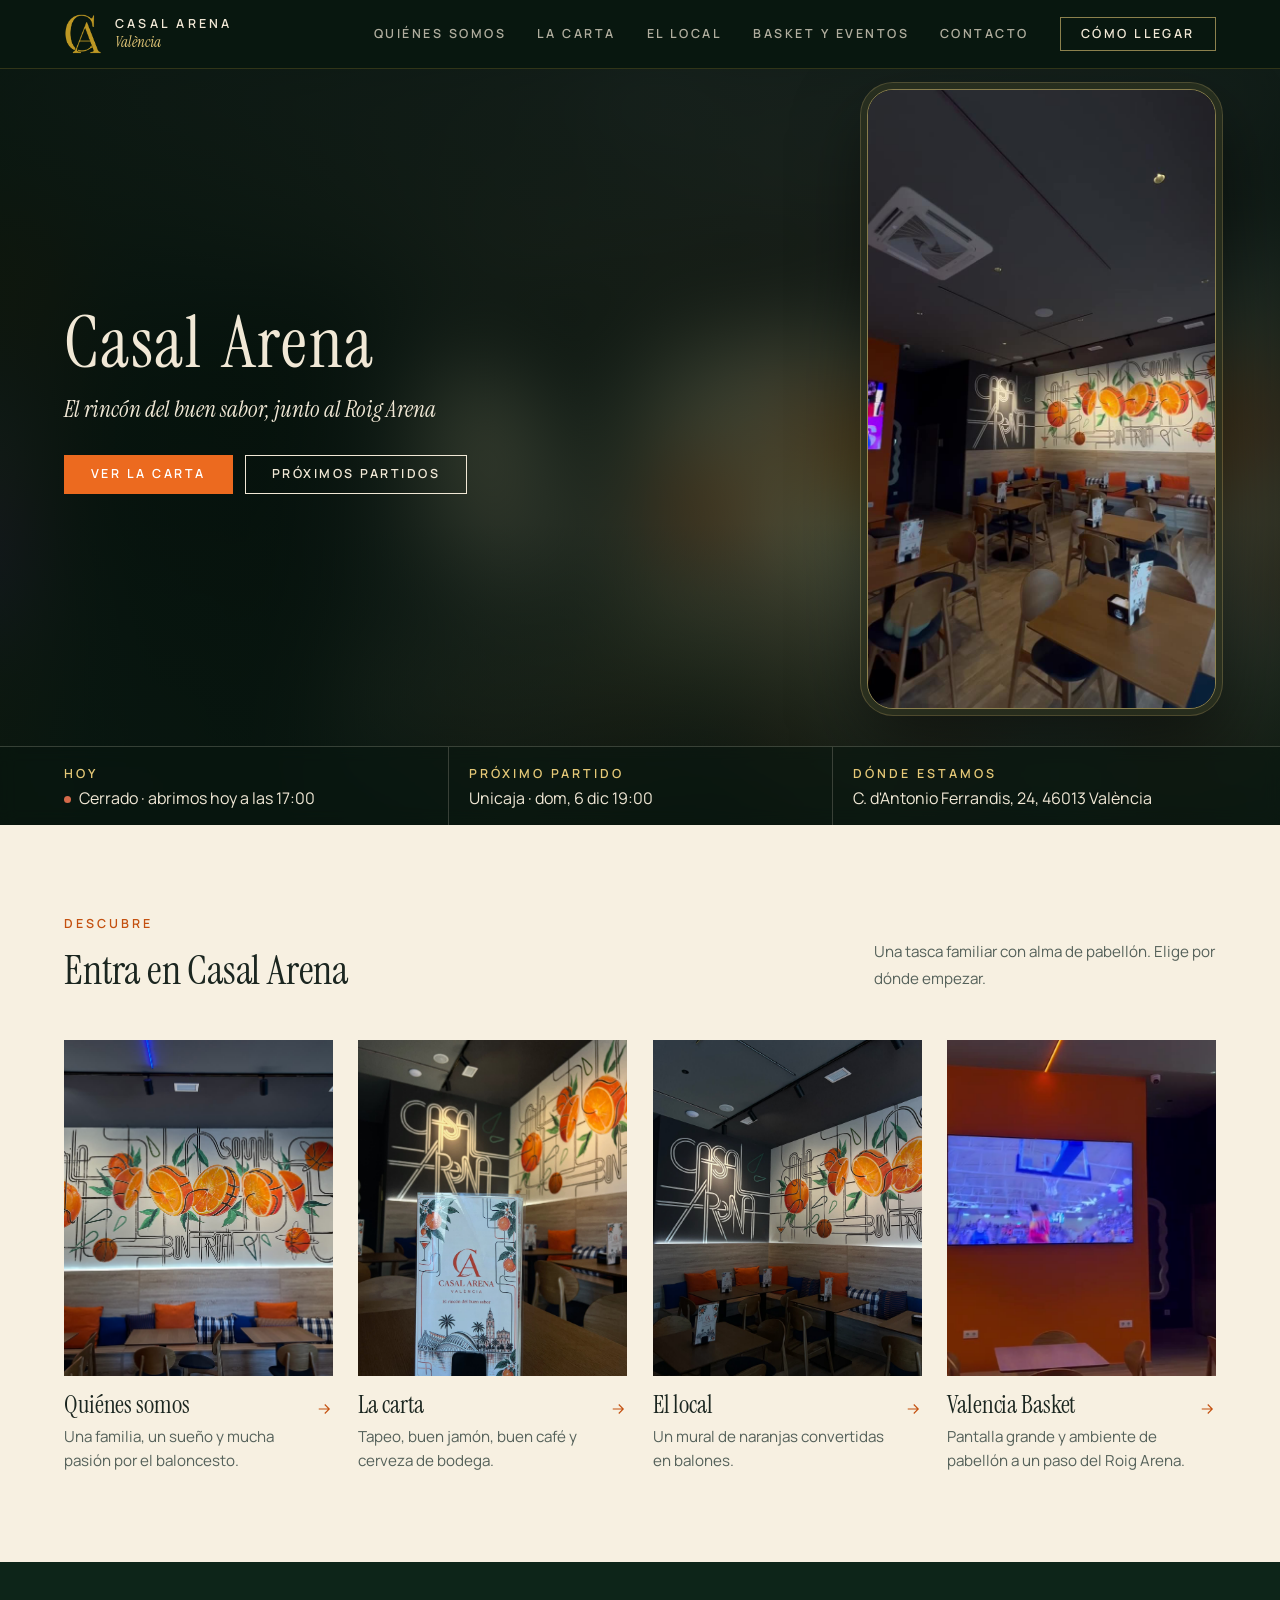
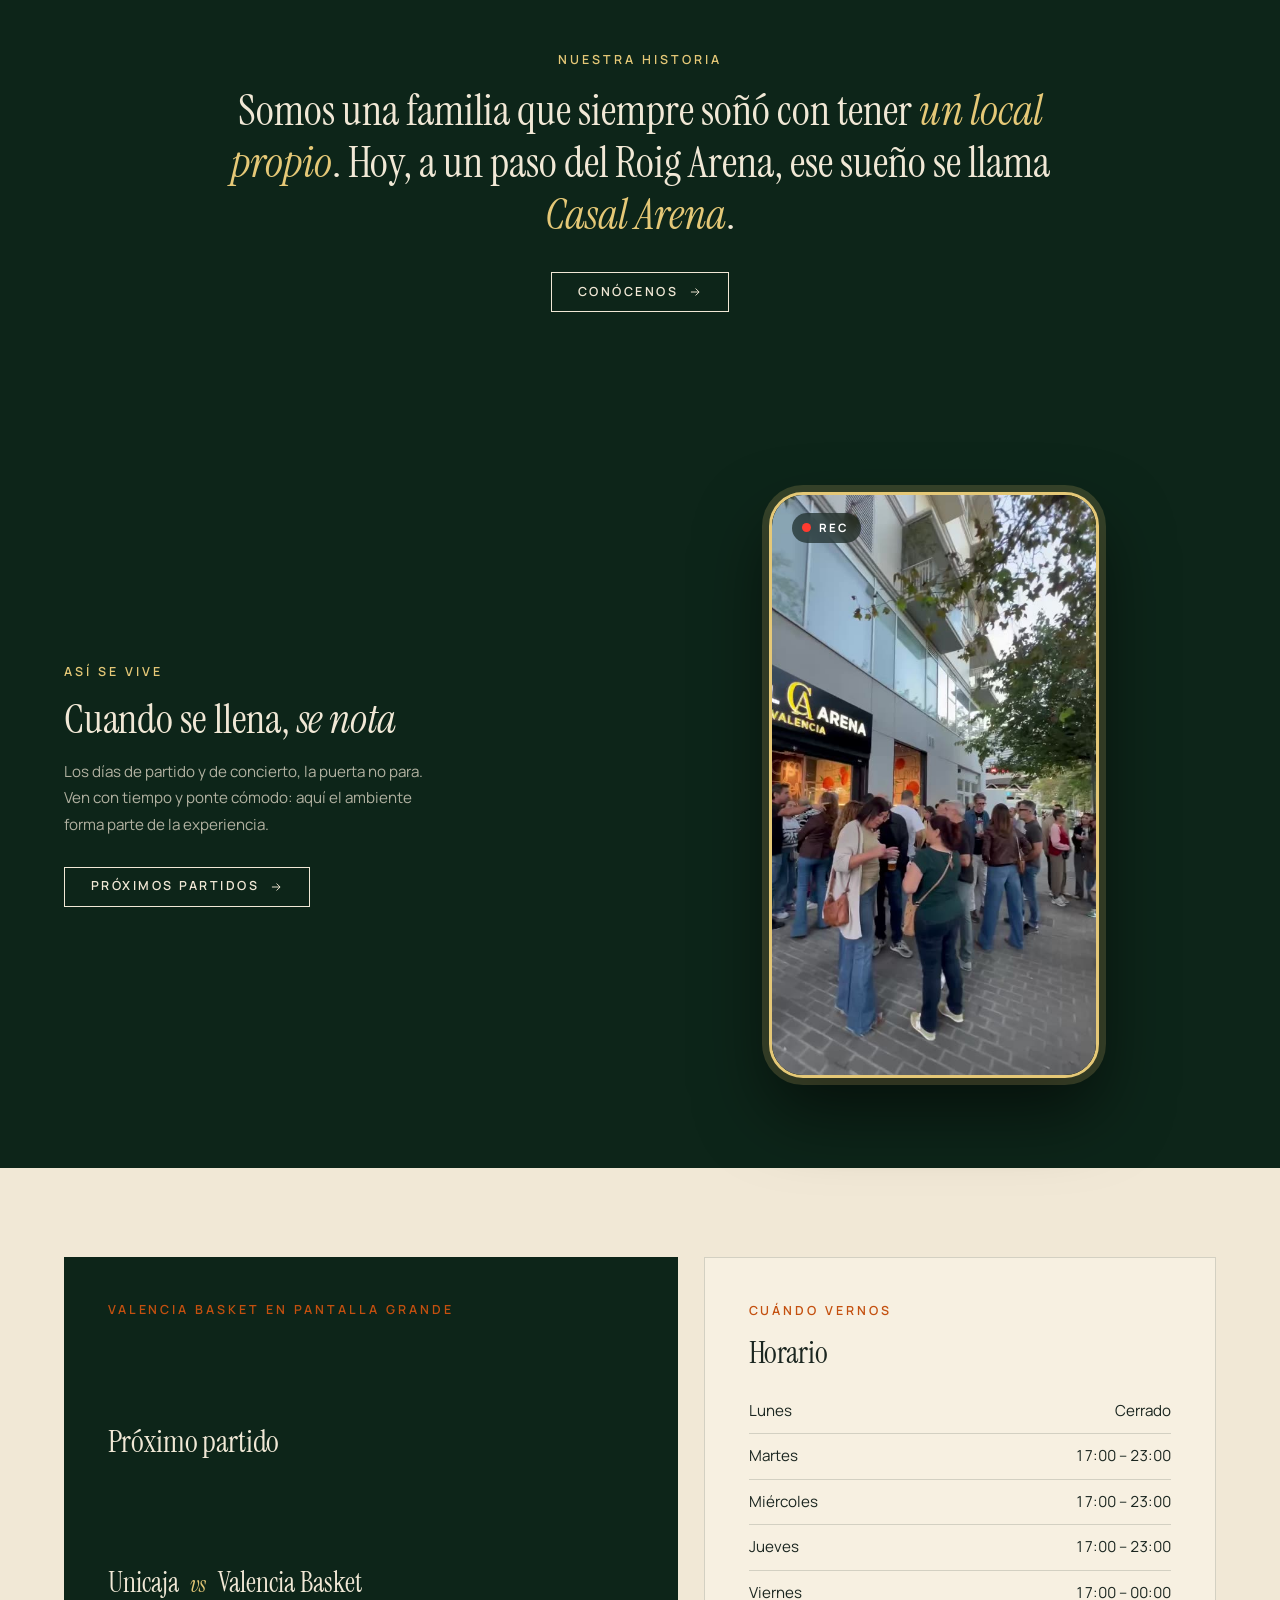
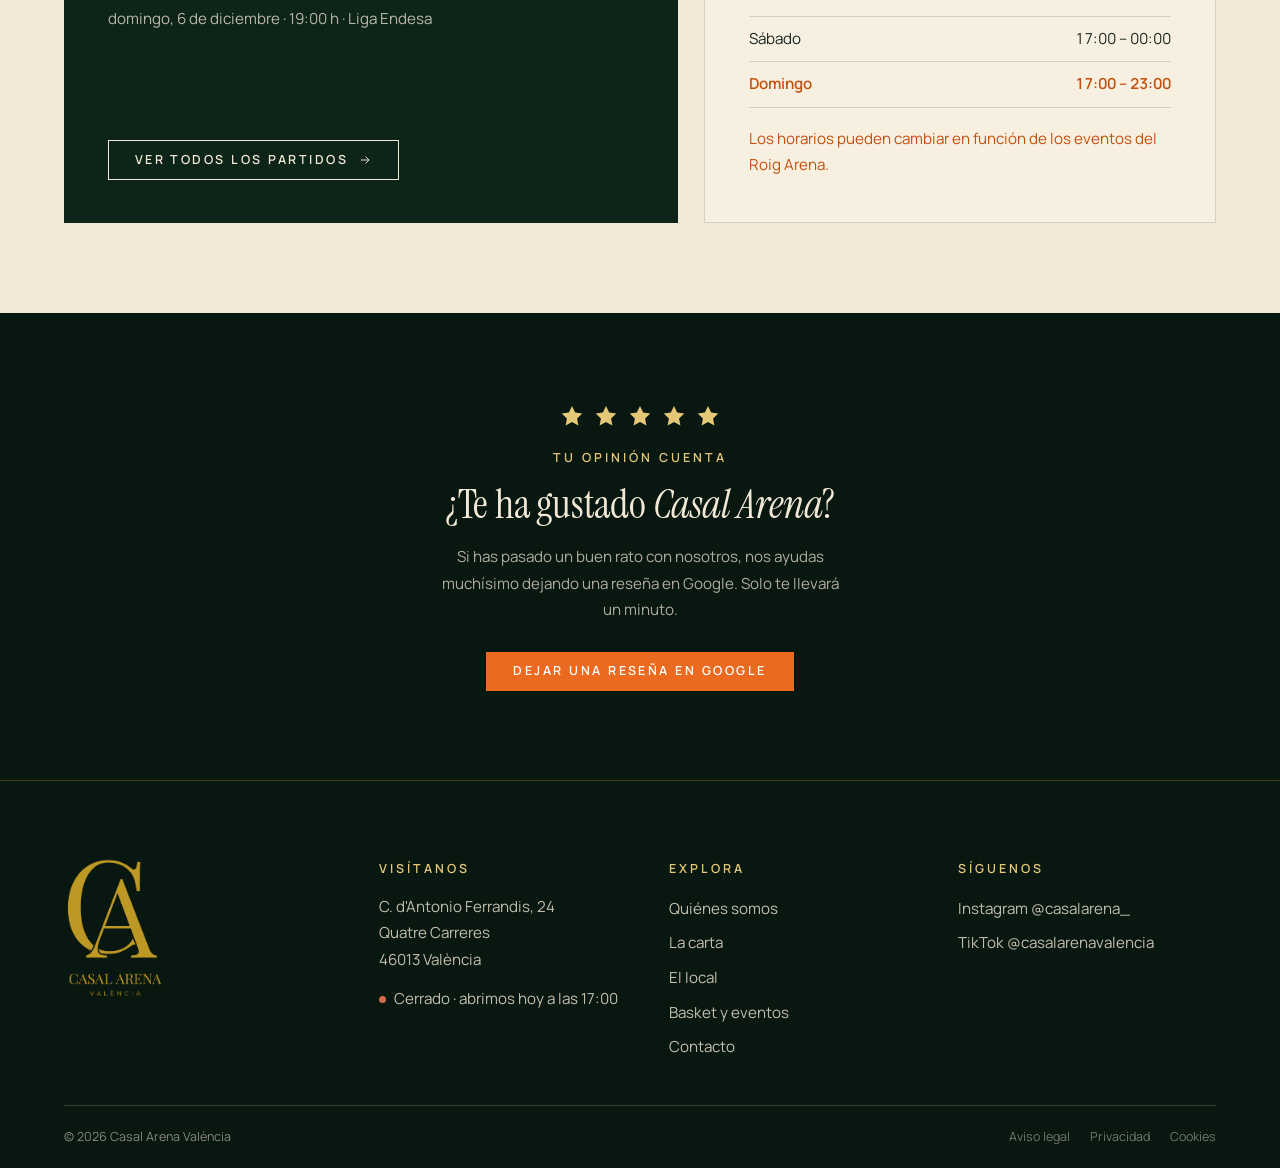
==== index.html @ 7f9e8de5 "Portada móvil en bloques separados; páginas de aviso legal, privacidad y cookies; mapa de Google baj" ====
<!doctype html>
<html lang="es">
<head>
<meta charset="utf-8">
<meta name="viewport" content="width=device-width, initial-scale=1">
<title>Casal Arena València · Tasca y cafetería junto al Roig Arena</title>
<meta name="description" content="Casal Arena: tasca familiar temática de baloncesto junto al Roig Arena, en València. Carta, horario y los partidos del Valencia Basket en pantalla grande.">
<meta name="theme-color" content="#08170f">
<meta property="og:title" content="Casal Arena València · Tasca y cafetería junto al Roig Arena">
<meta property="og:description" content="Casal Arena: tasca familiar temática de baloncesto junto al Roig Arena, en València. Carta, horario y los partidos del Valencia Basket en pantalla grande.">
<meta property="og:image" content="assets/img/fachada-noche.jpg">
<link rel="icon" type="image/png" href="assets/img/logo-monograma.png">
<link rel="preload" href="assets/fonts/instrument-serif-latin-400-normal.woff2" as="font" type="font/woff2" crossorigin>
<link rel="preload" href="assets/fonts/manrope-latin-wght-normal.woff2" as="font" type="font/woff2" crossorigin>
<link rel="stylesheet" href="css/fonts.css?v=20261012b">
<link rel="stylesheet" href="css/styles.css?v=20261012b">
</head>
<body>
<header class="site-head">
  <div class="site-head__in">
    <a class="brand" href="index.html" aria-label="Casal Arena València, inicio">
      <img src="assets/img/logo-monograma.png" alt="" width="54" height="55">
      <span><b>Casal Arena</b><i>València</i></span>
    </a>
    <nav class="nav" id="nav" aria-label="Principal">
      <a href="quienes-somos.html">Quiénes somos</a>
      <a href="carta.html">La carta</a>
      <a href="el-local.html">El local</a>
      <a href="valencia-basket.html">Basket y eventos</a>
      <a href="contacto.html">Contacto</a>
      <a class="btn btn--solid" data-directions href="#">Cómo llegar</a>
    </nav>
    <button class="menu-btn" id="menuBtn" aria-label="Abrir menú" aria-expanded="false" aria-controls="nav"><span></span><span></span></button>
  </div>
</header>
<main>
<section class="hero">
  <div class="hero__bg" aria-hidden="true"></div>
  <div class="hero__shade"></div>
  
  <div class="wrap hero__body">
    <div class="hero__copy">
      <h1 class="display hero__title" aria-label="Casal Arena"><span><b>Casal</b></span><span><b>Arena</b></span></h1>
      <p class="hero__tag">El rincón del buen sabor, junto al Roig Arena</p>
      <div class="hero__cta">
        <a class="btn btn--solid" href="carta.html">Ver la carta</a>
        <a class="btn" href="valencia-basket.html">Próximos partidos</a>
      </div>
    </div>
    <div class="hero__phone">
      <video class="hero__video" id="heroVideo" autoplay muted loop playsinline preload="auto" poster="assets/img/hero-local-poster.jpg" aria-label="Recorrido por el local de Casal Arena">
        <source src="assets/video/hero-local.mp4" type="video/mp4">
      </video>
    </div>
  </div>
  <div class="hero__bar">
    <div class="wrap hero__bar-in">
      <a href="contacto.html"><small>Hoy</small><strong data-open-status>Consulta nuestro horario</strong></a>
      <a href="valencia-basket.html"><small>Próximo partido</small><strong data-next-short>Próximamente</strong></a>
      <a data-directions href="#"><small>Dónde estamos</small><strong data-addr-inline>València</strong></a>
    </div>
  </div>
</section>

<section class="sec">
  <div class="wrap">
    <div class="sec-head reveal">
      <div>
        <p class="eyebrow">Descubre</p>
        <h2 class="display h-lg">Entra en Casal Arena</h2>
      </div>
      <p class="muted" style="max-width:38ch;margin:0">Una tasca familiar con alma de pabellón. Elige por dónde empezar.</p>
    </div>
    <div class="tiles">
      <a class="tile reveal" href="quienes-somos.html"><img src="assets/img/local-mural-panoramica.jpg" alt="" loading="lazy"><div class="tile__txt"><div><h3 class="display">Quiénes somos</h3><p>Una familia, un sueño y mucha pasión por el baloncesto.</p></div><span class="tile__go"><svg viewBox="0 0 24 24" aria-hidden="true"><path d="M5 12h14M13 6l6 6-6 6"/></svg></span></div></a>
      <a class="tile reveal" href="carta.html"><img src="assets/img/carta-en-sala.jpg" alt="" loading="lazy"><div class="tile__txt"><div><h3 class="display">La carta</h3><p>Tapeo, buen jamón, buen café y cerveza de bodega.</p></div><span class="tile__go"><svg viewBox="0 0 24 24" aria-hidden="true"><path d="M5 12h14M13 6l6 6-6 6"/></svg></span></div></a>
      <a class="tile reveal" href="el-local.html"><img src="assets/img/local-pared-letras.jpg" alt="" loading="lazy"><div class="tile__txt"><div><h3 class="display">El local</h3><p>Un mural de naranjas convertidas en balones.</p></div><span class="tile__go"><svg viewBox="0 0 24 24" aria-hidden="true"><path d="M5 12h14M13 6l6 6-6 6"/></svg></span></div></a>
      <a class="tile reveal" href="valencia-basket.html"><img src="assets/img/tele-partido.jpg" alt="" loading="lazy"><div class="tile__txt"><div><h3 class="display">Valencia Basket</h3><p>Pantalla grande y ambiente de pabellón a un paso del Roig Arena.</p></div><span class="tile__go"><svg viewBox="0 0 24 24" aria-hidden="true"><path d="M5 12h14M13 6l6 6-6 6"/></svg></span></div></a>
    </div>
  </div>
</section>

<section class="sec dark statement">
  
  <div class="wrap reveal">
    <p class="eyebrow">Nuestra historia</p>
    <blockquote>Somos una familia que siempre soñó con tener <em>un local propio</em>. Hoy, a un paso del Roig Arena, ese sueño se llama <em>Casal Arena</em>.</blockquote>
    <a class="btn" href="quienes-somos.html">Conócenos <svg viewBox="0 0 24 24" aria-hidden="true"><path d="M5 12h14M13 6l6 6-6 6"/></svg></a>
  </div>
</section>

<section class="sec dark vive">
  <div class="wrap vive__in">
    <div class="vive__txt reveal">
      <p class="eyebrow">Así se vive</p>
      <h2 class="display h-lg">Cuando se llena, <em class="serif-i">se nota</em></h2>
      <p class="muted">Los días de partido y de concierto, la puerta no para. Ven con tiempo y ponte cómodo: aquí el ambiente forma parte de la experiencia.</p>
      <a class="btn" href="valencia-basket.html">Próximos partidos <svg viewBox="0 0 24 24" aria-hidden="true"><path d="M5 12h14M13 6l6 6-6 6"/></svg></a>
    </div>
    <div class="vive__clips reveal">
      <figure class="clip clip--a"><span class="clip__rec" aria-hidden="true">REC</span><video src="assets/video/lleno-9722.mp4" poster="assets/img/lleno-9722.jpg" autoplay muted loop playsinline preload="metadata" aria-label="Casal Arena lleno de gente en la puerta"></video></figure>
    </div>
  </div>
</section>

<section class="sec light-2">
  <div class="wrap duo">
    <div class="panel panel--dark reveal">
      <p class="eyebrow" style="margin:0">Valencia Basket en pantalla grande</p>
      <h3 class="display">Próximo partido</h3>
      <div class="mini-next" data-next-mini></div>
      <div><a class="btn" href="valencia-basket.html">Ver todos los partidos <svg viewBox="0 0 24 24" aria-hidden="true"><path d="M5 12h14M13 6l6 6-6 6"/></svg></a></div>
    </div>
    <div class="panel panel--line reveal">
      <p class="eyebrow" style="margin:0">Cuándo vernos</p>
      <h3 class="display">Horario</h3>
      <table class="hours" data-hours></table>
      <p class="note" data-hours-note></p>
    </div>
  </div>
</section>
<section class="sec darker reviews">
  <div class="wrap reviews__in reveal">
    <div class="reviews__stars" aria-hidden="true"><svg viewBox="0 0 24 24" aria-hidden="true"><path d="M12 2.8l2.9 6 6.6.9-4.8 4.6 1.2 6.5L12 17.6 6.1 20.8l1.2-6.5L2.5 9.7l6.6-.9z"/></svg><svg viewBox="0 0 24 24" aria-hidden="true"><path d="M12 2.8l2.9 6 6.6.9-4.8 4.6 1.2 6.5L12 17.6 6.1 20.8l1.2-6.5L2.5 9.7l6.6-.9z"/></svg><svg viewBox="0 0 24 24" aria-hidden="true"><path d="M12 2.8l2.9 6 6.6.9-4.8 4.6 1.2 6.5L12 17.6 6.1 20.8l1.2-6.5L2.5 9.7l6.6-.9z"/></svg><svg viewBox="0 0 24 24" aria-hidden="true"><path d="M12 2.8l2.9 6 6.6.9-4.8 4.6 1.2 6.5L12 17.6 6.1 20.8l1.2-6.5L2.5 9.7l6.6-.9z"/></svg><svg viewBox="0 0 24 24" aria-hidden="true"><path d="M12 2.8l2.9 6 6.6.9-4.8 4.6 1.2 6.5L12 17.6 6.1 20.8l1.2-6.5L2.5 9.7l6.6-.9z"/></svg></div>
    <p class="eyebrow">Tu opinión cuenta</p>
    <h2 class="display h-lg">¿Te ha gustado <em class="serif-i">Casal Arena</em>?</h2>
    <p class="muted reviews__txt">Si has pasado un buen rato con nosotros, nos ayudas muchísimo dejando una reseña en Google. Solo te llevará un minuto.</p>
    <div class="reviews__cta">
      <a class="btn btn--solid" data-reviews target="_blank" rel="noopener" href="#">Dejar una reseña en Google</a>
    </div>
  </div>
</section>

</main>
<footer class="site-foot">
  <div class="wrap">
    <div class="foot">
      <a href="index.html" aria-label="Casal Arena València, inicio"><img src="assets/img/logo-casal-arena.png" alt="Casal Arena València" width="135" height="190" loading="lazy"></a>
      <div>
        <h4>Visítanos</h4>
        <p data-addr></p>
        <p style="margin-top:12px" data-open-status></p>
      </div>
      <div>
        <h4>Explora</h4>
        <ul>
        <li><a href="quienes-somos.html">Quiénes somos</a></li>
        <li><a href="carta.html">La carta</a></li>
        <li><a href="el-local.html">El local</a></li>
        <li><a href="valencia-basket.html">Basket y eventos</a></li>
        <li><a href="contacto.html">Contacto</a></li>
        </ul>
      </div>
      <div>
        <h4>Síguenos</h4>
        <ul>
          <li><a data-insta href="#">Instagram <span data-insta-user></span></a></li>
          <li><a data-tiktok href="#">TikTok <span data-tiktok-user></span></a></li>
        </ul>
      </div>
    </div>
    <div class="foot__end"><span>© <span data-year></span> Casal Arena València</span><span class="foot__legal"><a href="aviso-legal.html">Aviso legal</a><a href="privacidad.html">Privacidad</a><a href="cookies.html">Cookies</a></span></div>
  </div>
</footer>
<script src="data/carta.js"></script>
<script src="data/partidos.js"></script>
<script src="data/eventos.js"></script>
<script src="data/contacto.js"></script>
<script src="js/main.js?v=20261019"></script>
</body>
</html>
---- css/fonts.css ----
@font-face { font-family: "Instrument Serif"; font-weight: 400; font-style: normal; font-display: swap; src: url("../assets/fonts/instrument-serif-latin-400-normal.woff2") format("woff2"); }
@font-face { font-family: "Instrument Serif"; font-weight: 400; font-style: italic; font-display: swap; src: url("../assets/fonts/instrument-serif-latin-400-italic.woff2") format("woff2"); }
@font-face { font-family: "Manrope"; font-weight: 200 800; font-style: normal; font-display: swap; src: url("../assets/fonts/manrope-latin-wght-normal.woff2") format("woff2"); }
@font-face { font-family: "EB Garamond"; font-weight: 400; font-style: normal; font-display: swap; src: url("../assets/fonts/eb-garamond-latin-400-normal.woff2") format("woff2"); }
@font-face { font-family: "EB Garamond"; font-weight: 500; font-style: normal; font-display: swap; src: url("../assets/fonts/eb-garamond-latin-500-normal.woff2") format("woff2"); }
@font-face { font-family: "EB Garamond"; font-weight: 700; font-style: normal; font-display: swap; src: url("../assets/fonts/eb-garamond-latin-700-normal.woff2") format("woff2"); }
@font-face { font-family: "EB Garamond"; font-weight: 400; font-style: italic; font-display: swap; src: url("../assets/fonts/eb-garamond-latin-400-italic.woff2") format("woff2"); }
---- css/styles.css ----
/* Casal Arena · sistema de diseño
   Concepto: minimalista y sereno. Mucho aire, líneas finas, serif elegante para los títulos
   y sans ligera para el texto. El naranja y el dorado solo como acento. */
:root {
  --pine-950: #08170f;
  --pine-900: #0d2519;
  --pine-800: #133526;
  --bone: #f1e8d6;
  --bone-2: #e8dcc2;
  --paper: #f7f0e1;
  --sand: #d8c7a1;
  --orange: #ec6a1f;
  --orange-deep: #c4500f;
  --gold: #c4a03a;
  --gold-lt: #e5c877;
  --ink: #1b2620;
  --ink-soft: #55615a;
  --line: rgba(27, 38, 32, .16);
  --line-lt: rgba(241, 232, 214, .2);

  --f-serif: "Instrument Serif", "Iowan Old Style", Georgia, serif;
  --f-body: "Manrope", system-ui, -apple-system, "Segoe UI", sans-serif;

  --gutter: clamp(20px, 5vw, 72px);
  --maxw: 1160px;
  --head-h: 68px;
  --ease: cubic-bezier(.2, .7, .2, 1);
}

*, *::before, *::after { box-sizing: border-box; }
html { scroll-behavior: smooth; scroll-padding-top: calc(var(--head-h) + 24px); }
body { margin: 0; font-family: var(--f-body); font-size: 1rem; font-weight: 400; line-height: 1.75; color: var(--ink); background: var(--paper); -webkit-font-smoothing: antialiased; }
img, video, svg { display: block; max-width: 100%; }
a { color: inherit; }
button { font: inherit; color: inherit; }
[hidden] { display: none !important; }
:focus-visible { outline: 2px solid var(--orange); outline-offset: 3px; }
::selection { background: var(--orange); color: #fff; }

.wrap { width: min(var(--maxw), 100% - var(--gutter) * 2); margin-inline: auto; }
.sec { padding-block: clamp(56px, 7vw, 104px); }
.dark { background: var(--pine-900); color: var(--bone); }
.darker { background: var(--pine-950); color: var(--bone); }
.light-2 { background: var(--bone); }

/* ---------- Tipografía ---------- */
.display { font-family: var(--f-serif); font-weight: 400; line-height: 1.08; letter-spacing: -.005em; margin: 0; text-transform: none; }
.h-xl { font-size: clamp(2.4rem, 5vw, 3.8rem); }
.h-lg { font-size: clamp(1.9rem, 3.2vw, 2.7rem); }
.h-md { font-size: clamp(1.4rem, 2.2vw, 1.8rem); }
.serif-i { font-family: var(--f-serif); font-style: italic; }
.eyebrow { font-family: var(--f-body); font-size: .72rem; font-weight: 600; letter-spacing: .24em; text-transform: uppercase; line-height: 1.4; color: var(--orange-deep); margin: 0 0 16px; }
.dark .eyebrow, .darker .eyebrow, .phero .eyebrow { color: var(--gold-lt); }
.lead { font-family: var(--f-serif); font-size: clamp(1.5rem, 2.4vw, 2rem); line-height: 1.25; margin: 0; }
.lead em { color: var(--orange-deep); }
.dark .lead em, .darker .lead em { color: var(--gold-lt); }
.muted { color: var(--ink-soft); }
.dark .muted, .darker .muted { color: rgba(241, 232, 214, .72); }

/* ---------- Botones ---------- */
.btn {
  display: inline-flex; align-items: center; gap: 10px; padding: 12px 26px; cursor: pointer; text-decoration: none;
  font-family: var(--f-body); font-weight: 600; font-size: .72rem; letter-spacing: .2em; text-transform: uppercase; line-height: 1;
  border: 1px solid currentColor; background: transparent; transition: background .3s var(--ease), color .3s var(--ease), border-color .3s var(--ease);
}
.btn:hover { background: var(--ink); color: var(--paper); border-color: var(--ink); }
.dark .btn:hover, .darker .btn:hover, .hero .btn:hover, .phero .btn:hover, .viewer .btn:hover { background: var(--bone); color: var(--pine-950); border-color: var(--bone); }
.btn--solid { background: var(--orange); border-color: var(--orange); color: #fff; }
.btn--solid:hover, .dark .btn--solid:hover, .darker .btn--solid:hover, .hero .btn--solid:hover { background: var(--orange-deep); border-color: var(--orange-deep); color: #fff; }
.btn svg { width: 14px; height: 14px; stroke: currentColor; fill: none; stroke-width: 1.6; }
.link-arrow { display: inline-flex; align-items: center; gap: 10px; font-size: .72rem; font-weight: 600; letter-spacing: .2em; text-transform: uppercase; text-decoration: none; border-bottom: 1px solid var(--orange); padding-bottom: 4px; }

/* ---------- Cabecera ---------- */
.site-head { position: sticky; top: 0; z-index: 60; background: var(--pine-950); border-bottom: 1px solid rgba(196, 160, 58, .22); }
.site-head__in { height: var(--head-h); display: flex; align-items: center; justify-content: space-between; gap: 24px; width: min(1320px, 100% - var(--gutter) * 2); margin-inline: auto; }
.brand { display: flex; align-items: center; gap: 12px; text-decoration: none; color: var(--bone); }
.brand img { height: 40px; width: auto; }
.brand span { display: flex; flex-direction: column; line-height: 1; }
.brand b { font-weight: 600; letter-spacing: .26em; font-size: .72rem; text-transform: uppercase; }
.brand i { font-family: var(--f-serif); font-size: .95rem; color: var(--gold-lt); margin-top: 4px; }
.nav { display: flex; align-items: center; gap: clamp(18px, 2.4vw, 36px); }
.nav a:not(.btn) { font-size: .7rem; font-weight: 600; letter-spacing: .2em; text-transform: uppercase; text-decoration: none; color: rgba(241, 232, 214, .72); padding: 6px 0; position: relative; transition: color .25s; }
.nav a:not(.btn)::after { content: ""; position: absolute; left: 0; right: 100%; bottom: 0; height: 1px; background: var(--gold-lt); transition: right .35s var(--ease); }
.nav a:not(.btn):hover, .nav a[aria-current="page"] { color: var(--bone); }
.nav a:not(.btn):hover::after, .nav a[aria-current="page"]::after { right: 0; }
.nav .btn { padding: 10px 20px; color: var(--bone); border-color: rgba(229, 200, 119, .6); }
.nav .btn--solid { background: transparent; border-color: rgba(229, 200, 119, .6); }
.nav .btn--solid:hover { background: var(--gold-lt); border-color: var(--gold-lt); color: var(--pine-950); }
.menu-btn { display: none; width: 42px; height: 42px; background: none; border: 1px solid rgba(241, 232, 214, .35); position: relative; cursor: pointer; }
.menu-btn span { position: absolute; left: 11px; right: 11px; height: 1px; background: var(--bone); transition: transform .3s, top .3s; }
.menu-btn span:first-child { top: 17px; }
.menu-btn span:last-child { top: 24px; }
.menu-btn[aria-expanded="true"] span:first-child { top: 20px; transform: rotate(45deg); }
.menu-btn[aria-expanded="true"] span:last-child { top: 20px; transform: rotate(-45deg); }

/* ---------- Portada ---------- */
.hero { position: relative; height: min(84svh, 780px); min-height: 520px; overflow: hidden; background: var(--pine-950); color: var(--bone); }
.hero__video { display: block; width: 100%; height: 100%; object-fit: cover; }
.hero__bg { position: absolute; inset: -60px; background: var(--pine-950) url("../assets/img/hero-local-poster.jpg") center / cover; filter: blur(46px) saturate(1.15); opacity: .5; }
/* móvil: el vídeo vertical llena toda la portada */
.hero__phone { position: absolute; inset: 0; z-index: 0; }
.hero__shade, .hero__court { z-index: 1; }
.hero__body { z-index: 2; }
.hero__bg { display: none; }
.hero__shade { position: absolute; inset: 0; background: radial-gradient(ellipse at center, rgba(8, 23, 15, .38), rgba(8, 23, 15, .7)), linear-gradient(0deg, rgba(8, 23, 15, .7), transparent 40%); }
.hero__body { position: static; height: 100%; display: flex; flex-direction: column; justify-content: center; align-items: center; text-align: center; padding-bottom: 76px; }
.hero__copy { position: relative; z-index: 2; display: flex; flex-direction: column; align-items: center; }
.hero__title { font-size: clamp(2.8rem, 6.4vw, 5.2rem); letter-spacing: .02em; display: flex; flex-wrap: wrap; justify-content: center; gap: 0 .28em; margin: 0 0 14px; font-weight: 400; animation: fadeup 1.2s var(--ease) both; }
.hero__title span, .hero__title b { display: inline; font-weight: 400; }
.hero__tag { font-family: var(--f-serif); font-style: italic; font-size: clamp(1.15rem, 1.8vw, 1.5rem); margin: 0 0 30px; line-height: 1.3; opacity: .92; animation: fadeup 1.2s .25s var(--ease) both; }
.hero__cta { display: flex; flex-wrap: wrap; gap: 12px; justify-content: center; animation: fadeup 1.2s .45s var(--ease) both; }
.hero__bar { z-index: 3; position: absolute; inset: auto 0 0 0; border-top: 1px solid var(--line-lt); background: rgba(8, 23, 15, .55); backdrop-filter: blur(8px); }
.hero__bar-in { display: grid; grid-template-columns: repeat(3, 1fr); }
.hero__bar-in > * { padding: 16px 20px; border-left: 1px solid var(--line-lt); text-decoration: none; display: flex; flex-direction: column; gap: 2px; text-align: left; }
.hero__bar-in > *:first-child { border-left: 0; padding-left: 0; }
.hero__bar small { font-size: .62rem; font-weight: 600; letter-spacing: .24em; text-transform: uppercase; color: var(--gold-lt); }
.hero__bar strong { font-weight: 400; font-size: .9rem; line-height: 1.4; }
.dot { display: inline-block; width: 7px; height: 7px; border-radius: 50%; background: #5ad17a; margin-right: 8px; vertical-align: 1px; }
.dot--off { background: #d46a4a; }
@keyframes fadeup { from { opacity: 0; transform: translateY(18px); } to { opacity: 1; transform: none; } }

/* ---------- Accesos ---------- */
.sec-head { display: flex; flex-wrap: wrap; justify-content: space-between; align-items: end; gap: 16px 40px; margin-bottom: clamp(28px, 4vw, 48px); }
.tiles { display: grid; grid-template-columns: repeat(4, 1fr); gap: clamp(16px, 2vw, 28px); }
.tile { display: block; text-decoration: none; color: var(--ink); }
.tile img { width: 100%; aspect-ratio: 4 / 5; object-fit: cover; transition: opacity .5s var(--ease); }
.tile:hover img { opacity: .86; }
.tile__txt { display: flex; justify-content: space-between; align-items: start; gap: 12px; padding-top: 16px; }
.tile h3 { font-size: 1.55rem; }
.tile p { margin: 6px 0 0; font-size: .88rem; line-height: 1.55; color: var(--ink-soft); max-width: 28ch; }
.tile__go { flex: none; margin-top: 8px; transition: transform .4s var(--ease); color: var(--orange-deep); }
.tile__go svg { width: 18px; height: 18px; stroke: currentColor; fill: none; stroke-width: 1.5; }
.tile:hover .tile__go { transform: translateX(6px); }

/* ---------- Declaración ---------- */
.statement .wrap { max-width: 820px; text-align: center; }
.statement blockquote { margin: 0 0 32px; font-family: var(--f-serif); font-size: clamp(1.7rem, 3.4vw, 2.7rem); line-height: 1.2; }
.statement blockquote em { color: var(--gold-lt); }

/* ---------- Dúo ---------- */
.duo { display: grid; grid-template-columns: 1.2fr 1fr; gap: clamp(16px, 2vw, 28px); }
.panel { padding: clamp(24px, 3.4vw, 44px); display: flex; flex-direction: column; gap: 18px; }
.panel--dark { background: var(--pine-900); color: var(--bone); justify-content: space-between; }
.panel--line { border: 1px solid var(--line); background: var(--paper); }
.panel h3 { font-size: clamp(1.6rem, 2.4vw, 2.1rem); }
.mini-next { display: flex; flex-direction: column; gap: 6px; }
.mini-next .vs { font-family: var(--f-serif); font-size: clamp(1.4rem, 2.2vw, 1.9rem); line-height: 1.15; }
.mini-next .vs i { color: var(--gold-lt); font-size: .8em; padding-inline: .3em; }
.mini-next .when { font-size: .9rem; color: rgba(241, 232, 214, .75); }

/* ---------- Horario ---------- */
.hours { width: 100%; border-collapse: collapse; }
.hours td { padding: 9px 0; border-bottom: 1px solid var(--line); font-size: .92rem; }
.hours td:last-child { text-align: right; font-variant-numeric: tabular-nums; }
.hours tr.is-today td { color: var(--orange-deep); font-weight: 600; }
.dark .hours td, .panel--dark .hours td { border-color: var(--line-lt); }
.dark .hours tr.is-today td { color: var(--gold-lt); }
.note { font-size: .82rem; color: var(--orange-deep); margin: 0; }
.dark .note { color: var(--gold-lt); }

/* ---------- Cabecera de páginas ---------- */
.phero { position: relative; display: flex; align-items: flex-end; min-height: clamp(240px, 36vh, 360px); color: var(--bone); background: var(--pine-950); overflow: hidden; }
.phero > img { position: absolute; inset: 0; width: 100%; height: 100%; object-fit: cover; }
.phero::before { content: ""; position: absolute; inset: 0; z-index: 1; background: linear-gradient(0deg, rgba(8, 23, 15, .82), rgba(8, 23, 15, .42)); }
.phero .wrap { position: relative; z-index: 2; padding-bottom: clamp(28px, 4vw, 48px); }
.phero h1 { font-size: clamp(2.4rem, 5vw, 3.8rem); }
.phero .eyebrow { margin-bottom: 10px; }

/* ---------- Quiénes somos ---------- */
.about { display: grid; grid-template-columns: 5fr 6fr; gap: clamp(32px, 6vw, 88px); align-items: start; }
.about__body p { margin: 0 0 20px; max-width: 58ch; color: var(--ink); }
.about__body p:first-child::first-letter { font-family: var(--f-serif); float: left; font-size: 3.6rem; line-height: .82; padding: 6px 10px 0 0; color: var(--orange-deep); }
.sign { font-family: var(--f-serif); font-style: italic; font-size: 1.5rem; color: var(--orange-deep); margin: 26px 0 0; }
.about__photo { margin: 32px 0 0; max-width: 420px; }
.about__photo img { width: 100%; aspect-ratio: 3 / 4; object-fit: cover; object-position: 50% 38%; }
.about__photo figcaption { margin-top: 10px; font-size: .8rem; color: var(--ink-soft); letter-spacing: .04em; }
.mosaic { display: grid; grid-template-columns: 1.2fr 1fr 1fr; grid-template-rows: 240px 240px; gap: 12px; }
.mosaic img { width: 100%; height: 100%; object-fit: cover; }
.mosaic img:first-child { grid-row: span 2; }
.inaug { display: grid; grid-template-columns: 1fr auto; gap: clamp(32px, 6vw, 88px); align-items: center; }
.inaug__video { width: min(320px, 100%); }
.inaug__video video { width: 100%; aspect-ratio: 9 / 16; background: var(--pine-950); object-fit: cover; border: 1px solid rgba(196, 160, 58, .3); }
.pillars { display: grid; grid-template-columns: repeat(3, 1fr); border-top: 1px solid var(--line-lt); }
.pillar { padding: 36px 28px 4px 0; }
.pillar + .pillar { padding-left: 28px; border-left: 1px solid var(--line-lt); }
.pillar h3 { font-size: clamp(1.6rem, 2.4vw, 2rem); color: var(--gold-lt); margin-bottom: 10px; }
.pillar p { margin: 0; color: rgba(241, 232, 214, .8); max-width: 34ch; font-size: .95rem; }

/* ---------- Carta ---------- */
.taste { display: grid; grid-template-columns: repeat(4, 1fr); border-block: 1px solid var(--line-lt); }
.taste div { padding: 22px 16px; text-align: center; font-family: var(--f-serif); font-size: clamp(1.1rem, 1.8vw, 1.45rem); line-height: 1.1; }
.taste div + div { border-left: 1px solid var(--line-lt); }
.cartapages { display: grid; grid-template-columns: repeat(3, 1fr); gap: clamp(16px, 2.4vw, 32px); align-items: start; }
.cartapage { padding: 0; border: 0; background: none; cursor: zoom-in; text-align: left; display: grid; gap: 12px; }
.cartapage img { width: 100%; height: auto; box-shadow: 0 10px 30px rgba(20, 32, 26, .18); transition: transform .5s var(--ease), box-shadow .5s; }
.cartapage:hover img { transform: translateY(-4px); box-shadow: 0 18px 40px rgba(20, 32, 26, .24); }
.cartapage span { font-size: .72rem; font-weight: 600; letter-spacing: .2em; text-transform: uppercase; }
.textcarta { margin-top: clamp(40px, 6vw, 64px); border-top: 1px solid var(--line); padding-top: 22px; }
.textcarta summary { cursor: pointer; font-size: .74rem; font-weight: 600; letter-spacing: .2em; text-transform: uppercase; list-style: none; }
.textcarta summary::before { content: "+"; display: inline-block; width: 1.4em; color: var(--orange-deep); }
.textcarta[open] summary::before { content: "–"; }
.textcarta .sheets { margin-top: 26px; }

/* Hojas en texto (réplica del diseño de la carta impresa) */
.sheets { display: grid; gap: clamp(24px, 4vw, 48px); }
.sheet {
  --paper-c: #f7ebd2; --terra: #7d2210; --line-c: #b9674a; --txt: #2b1d15;
  position: relative; background: var(--paper-c); color: var(--txt); font-family: "EB Garamond", Georgia, serif;
  padding: clamp(14px, 2.4vw, 30px); border: 1px solid var(--line-c); box-shadow: 0 14px 40px rgba(20, 32, 26, .14);
}
.sheet::before { content: ""; position: absolute; inset: 8px; border: 1px solid var(--line-c); pointer-events: none; opacity: .7; }
.sheet__head { display: flex; justify-content: center; padding: 6px 0 16px; }
.sheet__head img { height: clamp(100px, 12vw, 130px); width: auto; }
.sheet__cols { display: grid; grid-template-columns: 1fr 1fr; gap: clamp(12px, 1.6vw, 20px); align-items: start; }
.sheet__col { display: grid; gap: clamp(12px, 1.6vw, 20px); }
.sec-c { position: relative; border: 1px solid var(--line-c); border-radius: 12px; padding: 14px clamp(12px, 1.6vw, 20px); background: rgba(255, 250, 238, .35); }
.sec-c__h { display: flex; align-items: baseline; justify-content: space-between; gap: 12px; border-bottom: 1px solid var(--line-c); padding-bottom: 6px; margin-bottom: 8px; flex-wrap: wrap; }
.sec-c h2 { margin: 0; font-family: "EB Garamond", Georgia, serif; font-weight: 700; font-size: clamp(1.6rem, 2.4vw, 2.1rem); line-height: 1; letter-spacing: -.01em; text-transform: uppercase; color: var(--terra); }
.sec-c__n { font-size: .85rem; font-style: italic; }
.sec-c__pt { font-size: 1.4rem; font-weight: 500; }
.colhead { display: flex; justify-content: flex-end; gap: 6px; font-size: .88rem; font-weight: 500; margin: 2px 0 6px; padding-bottom: 4px; border-bottom: 1px solid var(--line-c); }
.colhead span, .pr { width: var(--pw, auto); text-align: right; }
.grp + .grp { margin-top: 10px; }
.grp--sep { margin-top: 10px; padding-top: 10px; border-top: 1px solid var(--line-c); }
.grp h3 { margin: 6px 0 4px; font-size: 1rem; font-weight: 700; text-transform: uppercase; letter-spacing: .02em; border-bottom: 1px solid var(--line-c); padding-bottom: 2px; }
.row { display: flex; align-items: baseline; gap: 6px; padding: 1.5px 0; font-size: clamp(.98rem, 1.15vw, 1.1rem); line-height: 1.3; }
.row__n { flex: 1; min-width: 0; }
.pr { flex: none; font-variant-numeric: tabular-nums; white-space: nowrap; }
.als { display: inline-flex; gap: 3px; vertical-align: -4px; margin-left: 6px; }
.al { display: inline-grid; place-items: center; width: 19px; height: 19px; border-radius: 50%; color: #fff; font-style: normal; font-size: .52rem; font-weight: 700; line-height: 1; font-family: Arial, sans-serif; }
.al svg { width: 13px; height: 13px; }
.al--so2 { display: inline-flex; align-items: center; justify-content: center; width: 24px; white-space: nowrap; letter-spacing: -.04em; padding-top: 1px; }
.al sub { font-size: .75em; line-height: 0; vertical-align: baseline; position: relative; top: .2em; }
.al--gluten, .al--huevo { background: #ee7b2c; }
.al--lacteos, .al--pescado, .al--moluscos { background: #1e88e5; }
.al--so2 { background: #9c1f93; }
.al--sesamo, .al--frutos { background: #7a4a2e; }
.al--soja { background: #3f9b46; }
.two { display: grid; grid-template-columns: 1fr 1fr; gap: 0 14px; }
.two > div + div { border-left: 1px solid var(--line-c); padding-left: 14px; }
.sheet__foot { margin: 14px 0 0; text-align: center; font-style: italic; font-size: 1rem; }

/* ---------- Galería ---------- */
.masonry { columns: 3; column-gap: 12px; }
.masonry > * { break-inside: avoid; margin-bottom: 12px; display: block; width: 100%; padding: 0; border: 0; background: var(--sand); cursor: zoom-in; overflow: hidden; position: relative; }
.masonry img, .masonry video { width: 100%; height: auto; transition: opacity .5s var(--ease); }
.masonry button:hover img { opacity: .88; }
.masonry .is-video { cursor: default; }

/* ---------- Valencia Basket ---------- */
.vb-logo { width: 84px; height: auto; mix-blend-mode: multiply; }
.board { display: grid; grid-template-columns: 1fr auto; gap: 32px; align-items: end; padding: clamp(24px, 3.6vw, 44px); background: var(--pine-900); color: var(--bone); border-top: 2px solid var(--orange); }
.board__lab { font-size: .7rem; font-weight: 600; letter-spacing: .24em; text-transform: uppercase; color: var(--gold-lt); margin: 0 0 14px; }
.board__vs { font-size: clamp(1.7rem, 3.6vw, 2.8rem); display: flex; flex-direction: column; }
.board__vs i { font-size: .55em; margin: .15em 0; color: var(--gold-lt); }
.board__meta { margin: 14px 0 0; font-size: .95rem; color: rgba(241, 232, 214, .8); }
.count { display: flex; gap: clamp(14px, 2.4vw, 28px); }
.count div { text-align: center; min-width: 56px; }
.count b { display: block; font-family: var(--f-serif); font-weight: 400; font-size: clamp(2.2rem, 4vw, 3.2rem); line-height: 1; font-variant-numeric: tabular-nums; }
.count small { font-size: .62rem; letter-spacing: .22em; text-transform: uppercase; color: var(--gold-lt); }
.chips { display: flex; flex-wrap: wrap; gap: 8px; margin: 36px 0 6px; }
.chip { cursor: pointer; padding: 9px 18px; border: 1px solid var(--line); background: transparent; font-size: .7rem; font-weight: 600; letter-spacing: .18em; text-transform: uppercase; transition: background .25s, color .25s, border-color .25s; }
.chip:hover { border-color: var(--ink); }
.chip[aria-pressed="true"] { background: var(--ink); color: var(--paper); border-color: var(--ink); }
.month { font-family: var(--f-serif); font-size: 1.6rem; font-weight: 400; color: var(--orange-deep); margin: 36px 0 4px; }
.fx { display: grid; grid-template-columns: 64px 1fr 220px 72px; align-items: center; gap: 24px; padding: 22px 0; border-bottom: 1px solid var(--line); }
.fx__d { line-height: 1; }
.fx__d b { display: block; font-family: var(--f-serif); font-weight: 400; font-size: 2rem; }
.fx__d span { font-size: .66rem; font-weight: 600; letter-spacing: .2em; text-transform: uppercase; color: var(--ink-soft); }
.fx__t { display: grid; grid-template-columns: minmax(0, 290px) 24px minmax(0, 290px); align-items: center; gap: 8px 12px; font-size: 1.02rem; font-weight: 500; line-height: 1.3; }
.fx__t i { text-align: center; font-family: var(--f-serif); font-style: italic; font-weight: 400; color: var(--orange-deep); font-size: .9rem; }
.fx__team { display: inline-flex; align-items: center; gap: 12px; }
.crest { width: 40px; height: 40px; object-fit: contain; flex: none; }
.fx__c { display: flex; align-items: center; justify-content: flex-end; gap: 8px; }
.tag { display: inline-block; padding: 2px 9px; border: 1px solid var(--line); font-size: .62rem; font-weight: 600; letter-spacing: .16em; text-transform: uppercase; white-space: nowrap; }
.tag--home { background: var(--orange); border-color: var(--orange); color: #fff; }
.tag--away { color: var(--ink-soft); }
.fx__h { font-family: var(--f-serif); font-size: 1.5rem; font-variant-numeric: tabular-nums; text-align: right; }
.empty { padding: 40px 0; color: var(--ink-soft); }

/* ---------- Contacto ---------- */
.contact { display: grid; grid-template-columns: 1fr 1.1fr; gap: clamp(32px, 6vw, 80px); align-items: start; }
.info { display: grid; gap: 34px; }
.info h3 { font-size: .72rem; font-family: var(--f-body); font-weight: 600; letter-spacing: .24em; text-transform: uppercase; margin: 0 0 10px; color: var(--orange-deep); }
.info p { margin: 0; }
.social { display: grid; grid-template-columns: 1fr 1fr; gap: 12px; }
.social a { display: flex; flex-direction: column; gap: 2px; padding: 18px 20px; border: 1px solid var(--line); text-decoration: none; transition: background .3s, color .3s, border-color .3s; }
.social a:hover { background: var(--ink); color: var(--paper); border-color: var(--ink); }
.social small { font-size: .62rem; letter-spacing: .22em; text-transform: uppercase; font-weight: 600; color: var(--orange-deep); }
.social a:hover small { color: var(--gold-lt); }
.social strong { font-family: var(--f-serif); font-weight: 400; font-size: 1.25rem; text-transform: none; }
.map { position: sticky; top: calc(var(--head-h) + 20px); border: 1px solid var(--line); background: var(--bone-2); aspect-ratio: 1 / 1.05; }
.map iframe { width: 100%; height: 100%; border: 0; filter: saturate(.8); }

/* ---------- Pie ---------- */
.site-foot { background: var(--pine-950); color: var(--bone); padding-top: clamp(48px, 6vw, 80px); border-top: 1px solid rgba(196, 160, 58, .3); }
.foot { display: grid; grid-template-columns: 1.1fr 1fr 1fr 1fr; gap: 32px; padding-bottom: 44px; }
.foot img { height: 140px; width: auto; }
.foot h4 { font-size: .68rem; font-weight: 600; letter-spacing: .24em; text-transform: uppercase; color: var(--gold-lt); margin: 0 0 14px; }
.foot ul { list-style: none; padding: 0; margin: 0; display: grid; gap: 6px; }
.foot a { text-decoration: none; color: rgba(241, 232, 214, .8); font-size: .92rem; }
.foot a:hover { color: var(--gold-lt); }
.foot p { margin: 0; color: rgba(241, 232, 214, .8); font-size: .92rem; }
.foot__end { display: flex; flex-wrap: wrap; justify-content: space-between; gap: 10px; padding-block: 20px; border-top: 1px solid var(--line-lt); font-size: .78rem; color: rgba(241, 232, 214, .55); }

/* ---------- Mosaico de platos (carta) ---------- */
.platos { display: grid; grid-template-columns: repeat(12, 1fr); grid-auto-rows: clamp(120px, 14vw, 190px); gap: clamp(10px, 1.4vw, 18px); }
.plato { position: relative; margin: 0; overflow: hidden; background: var(--pine-900); }
.plato button { display: block; width: 100%; height: 100%; padding: 0; border: 0; background: none; cursor: zoom-in; }
.plato img { width: 100%; height: 100%; object-fit: cover; transition: transform 1.2s var(--ease); }
.plato:hover img { transform: scale(1.04); }
.plato::after { content: ""; position: absolute; inset: 0; pointer-events: none; background: linear-gradient(0deg, rgba(8, 23, 15, .78) 0%, rgba(8, 23, 15, 0) 46%); }
.plato figcaption { position: absolute; left: 0; right: 0; bottom: 0; z-index: 2; padding: clamp(14px, 2vw, 24px); display: flex; flex-direction: column; gap: 2px; pointer-events: none; }
.plato figcaption b { font-family: var(--f-serif); font-weight: 400; font-size: clamp(1.25rem, 2vw, 1.75rem); line-height: 1.1; color: var(--bone); }
.plato figcaption span { font-size: .66rem; font-weight: 600; letter-spacing: .2em; text-transform: uppercase; color: var(--gold-lt); }
.plato--a { grid-column: 1 / 8;  grid-row: 1 / 4; }
.plato--b { grid-column: 8 / 13; grid-row: 1 / 4; }
.plato--c { grid-column: 1 / 5;  grid-row: 4 / 7; }
.plato--d { grid-column: 5 / 9;  grid-row: 4 / 7; }
.plato--e { grid-column: 9 / 13; grid-row: 4 / 7; }
.plato--f { grid-column: 1 / 6;  grid-row: 7 / 10; }
.plato--g { grid-column: 6 / 13; grid-row: 7 / 10; }
.plato--a img { object-position: 50% 55%; }
.plato--f img { object-position: 50% 60%; }
.plato--g img { object-position: 50% 62%; }
@media (max-width: 760px) {
  .platos { grid-template-columns: 1fr 1fr; grid-auto-rows: 58vw; }
  .plato--a, .plato--b, .plato--c, .plato--d, .plato--e, .plato--f, .plato--g { grid-column: auto; grid-row: auto; }
  .plato--a, .plato--f, .plato--g { grid-column: 1 / 3; }
  .plato--b, .plato--c, .plato--d, .plato--e { grid-row: auto / span 1; }
  .plato--b, .plato--c, .plato--d, .plato--e { aspect-ratio: auto; }
}
@media (prefers-reduced-motion: reduce) { .plato img { transition: none; } }

/* ---------- Visor + lightbox ---------- */
.viewer { position: fixed; inset: 0; z-index: 100; background: #060f0a; display: flex; flex-direction: column; }
.viewer__bar { display: flex; justify-content: space-between; align-items: center; padding: 10px 20px; color: var(--bone); font-size: .72rem; font-weight: 600; letter-spacing: .2em; text-transform: uppercase; background: rgba(255, 255, 255, .05); }
.viewer__bar div { display: flex; gap: 10px; align-items: center; }
.vbtn { width: 40px; height: 40px; border: 1px solid rgba(241, 232, 214, .45); background: transparent; color: var(--bone); font-size: 1.5rem; line-height: 1; cursor: pointer; }
.vbtn:hover { background: var(--bone); color: var(--pine-950); }
.viewer__scroll { flex: 1; overflow: auto; padding: 24px 16px 56px; display: flex; flex-direction: column; align-items: center; gap: 22px; }
.viewer__scroll iframe { width: min(900px, 100%); height: 100%; min-height: 70vh; border: 0; background: #fff; }
.viewer__scroll img { width: min(940px, 100%); height: auto; box-shadow: 0 20px 60px rgba(0, 0, 0, .5); }
.viewer .sheets { width: min(1000px, 100%); }
.lightbox { position: fixed; inset: 0; z-index: 100; background: rgba(6, 15, 10, .96); display: grid; place-items: center; padding: 20px; }
.lightbox img { max-height: 92vh; max-width: 94vw; object-fit: contain; }
.lightbox .vbtn { position: absolute; top: 16px; right: 16px; }
body.is-locked { overflow: hidden; }

/* ---------- Aparición ---------- */
.js .reveal { opacity: 0; transform: translateY(20px); transition: opacity .8s var(--ease), transform .8s var(--ease); }
.js .reveal.is-in { opacity: 1; transform: none; }

@media print {
  body > *:not(.viewer) { display: none !important; }
  .viewer { position: static; background: #fff; }
  .viewer__bar { display: none; }
  .viewer__scroll { overflow: visible; padding: 0; }
  .viewer__scroll img, .sheet { box-shadow: none; page-break-after: always; }
}

/* ordenador y tablet: texto a la izquierda y vídeo vertical enmarcado a la derecha */
@media (max-width: 700px) {
  .hero { height: auto; min-height: 0; display: flex; flex-direction: column; }
  .hero__shade, .hero__court, .hero__bg { display: none; }
  .hero .hero__body { position: relative; height: auto; justify-content: flex-start; padding: clamp(32px, 6svh, 52px) 0 0; gap: 28px; }
  .hero .hero__title { font-size: clamp(3rem, 15vw, 4.2rem); margin-bottom: 12px; }
  .hero .hero__tag { margin-bottom: 24px; }
  .hero .hero__phone { position: relative; inset: auto; width: 100%; aspect-ratio: 3 / 4; border-radius: 22px; border: 1px solid rgba(229, 200, 119, .55); box-shadow: 0 0 0 5px rgba(8, 23, 15, .6), 0 0 0 6px rgba(229, 200, 119, .25), 0 22px 50px rgba(0, 0, 0, .45); }
  .hero .hero__phone .hero__video { position: absolute; inset: 0; }
  .hero .hero__bar { position: relative; inset: auto; margin-top: 32px; background: var(--pine-900); backdrop-filter: none; }
  .hero .hero__bar-in > * { padding: 14px 0; }
}
@media (min-width: 701px) {
  .hero__bg { display: block; }
  .hero__shade { background: linear-gradient(90deg, rgba(8, 23, 15, .78), rgba(8, 23, 15, .35) 60%, rgba(8, 23, 15, .55)), linear-gradient(0deg, rgba(8, 23, 15, .6), transparent 40%); }
  .hero__body { position: relative; display: grid; grid-template-columns: minmax(0, 1.15fr) minmax(0, .85fr); align-items: center; gap: clamp(24px, 5vw, 80px); text-align: left; padding-bottom: 96px; }
  .hero__copy { align-items: flex-start; }
  .hero__title { font-size: clamp(3.2rem, 5.6vw, 5.8rem); }
  .hero__title { justify-content: flex-start; }
  .hero__cta { justify-content: flex-start; }
  .hero__phone { position: relative; inset: auto; z-index: 2; justify-self: end; height: min(100%, 620px); max-height: 100%; aspect-ratio: 9 / 16; border-radius: 26px; overflow: hidden; border: 1px solid rgba(229, 200, 119, .55); box-shadow: 0 0 0 6px rgba(8, 23, 15, .55), 0 0 0 7px rgba(229, 200, 119, .28), 0 30px 70px rgba(0, 0, 0, .5); }
}

/* ---------- Mapa bajo demanda + páginas legales ---------- */
.map__gate { height: 100%; display: flex; flex-direction: column; justify-content: center; align-items: center; gap: 14px; padding: clamp(20px, 4vw, 40px); text-align: center; }
.map__gate[hidden], .map iframe[hidden] { display: none; }
.map__gate .display { font-size: clamp(1.8rem, 3vw, 2.4rem); }
.map__gate p { margin: 0; max-width: 34ch; }
.legal { max-width: 780px; }
.legal h2 { font-family: var(--f-serif); font-weight: 400; font-size: clamp(1.4rem, 2.2vw, 1.8rem); line-height: 1.2; margin: 2.2em 0 .6em; }
.legal p, .legal li { color: var(--ink); }
.legal ul { padding-left: 1.2em; }
.legal a { color: var(--orange-deep); }
.pend { background: rgba(236, 106, 31, .14); border-bottom: 1px dashed var(--orange-deep); padding: 0 4px; }
.foot__legal { display: flex; flex-wrap: wrap; gap: 4px 20px; }
.foot__legal a { text-decoration: none; opacity: .85; }
.foot__legal a:hover { opacity: 1; text-decoration: underline; }

/* ---------- Responsive ---------- */
@media (max-width: 1080px) {
  .menu-btn { display: block; }
  .nav { position: fixed; inset: var(--head-h) 0 0 0; background: var(--pine-950); flex-direction: column; justify-content: center; gap: 26px; opacity: 0; pointer-events: none; transition: opacity .3s; }
  .nav.is-open { opacity: 1; pointer-events: auto; }
  .nav a:not(.btn) { font-size: .9rem; }
  .brand span { display: none; }
  .tiles { grid-template-columns: repeat(2, 1fr); }
  .hero__bar-in { grid-template-columns: 1fr; }
  .hero__bar-in > * { padding: 9px 0; border-left: 0; border-top: 1px solid var(--line-lt); }
  .hero__bar-in > *:first-child { border-top: 0; }
  .hero__body { padding-bottom: 170px; }
  .duo, .about, .contact, .inaug { grid-template-columns: 1fr; }
  .mosaic { grid-template-columns: 1fr 1fr; grid-template-rows: 200px 200px; }
  .mosaic img:first-child { grid-row: auto; grid-column: span 2; }
  .pillars { grid-template-columns: 1fr; }
  .pillar + .pillar { padding-left: 0; border-left: 0; border-top: 1px solid var(--line-lt); margin-top: 28px; }
  .taste { grid-template-columns: 1fr 1fr; }
  .taste div:nth-child(3) { border-left: 0; }
  .taste div:nth-child(n+3) { border-top: 1px solid var(--line-lt); }
  .masonry { columns: 2; }
  .board { grid-template-columns: 1fr; }
  .map { position: static; aspect-ratio: 1 / 1; }
  .foot { grid-template-columns: 1fr 1fr; }
}
@media (max-width: 760px) {
  .cartapages { grid-template-columns: 1fr; max-width: 440px; margin-inline: auto; }
  .sheet__cols { grid-template-columns: 1fr; }
  .two { grid-template-columns: 1fr; }
  .two > div + div { border-left: 0; padding-left: 0; margin-top: 10px; }
}
@media (max-width: 560px) {
  .fx { grid-template-columns: 52px 1fr auto; gap: 10px 14px; padding: 18px 0; }
  .fx__t { grid-column: 2 / 4; grid-template-columns: 1fr; gap: 6px; }
  .fx__t i { display: none; }
  .crest { width: 32px; height: 32px; }
  .fx__d { grid-row: 1 / 3; }
  .fx__c { grid-column: 2; justify-content: flex-start; }
  .fx__h { grid-column: 3; font-size: 1.25rem; }
  .social { grid-template-columns: 1fr; }
  .foot { grid-template-columns: 1fr; }
  .masonry { columns: 1; }
  .tiles { grid-template-columns: 1fr; }
  .tile img { aspect-ratio: 4 / 3; }
  .hero__body { padding-bottom: 190px; }
}
@media (prefers-reduced-motion: reduce) {
  html { scroll-behavior: auto; }
  .hero__title, .hero__tag, .hero__cta { animation: none; }
  .js .reveal { opacity: 1; transform: none; transition: none; }
}

/* ---------- Cabecera grande (Valencia Basket) ---------- */
.phero--xl { min-height: clamp(340px, 56vh, 560px); }
.phero--xl .eyebrow { letter-spacing: .34em; margin-bottom: 14px; }
.phero--xl h1 { font-size: clamp(3.8rem, 11.5vw, 9.5rem); line-height: .92; letter-spacing: -.028em; }
.phero--xl h1 em { font-style: italic; color: var(--gold-lt); padding-right: .04em; }
.phero__rule { display: block; width: 84px; height: 1px; background: var(--gold-lt); margin: 26px 0 14px; }
.phero__sub { margin: 0; font-family: var(--f-serif); font-style: italic; font-size: clamp(1.2rem, 2vw, 1.6rem); opacity: .9; }
@media (max-width: 560px) { .phero--xl h1 { font-size: clamp(3.2rem, 17vw, 4.6rem); } }

.evlink { font-size: .66rem; font-weight: 600; letter-spacing: .18em; text-transform: uppercase; color: var(--orange-deep); text-decoration: none; border-bottom: 1px solid currentColor; }

.fx--ev { grid-template-columns: 64px 1fr 72px; }
.fx--ev .fx__t { display: block; }
.fx--ev .fx__c { justify-content: flex-start; flex-wrap: wrap; gap: 6px 14px; margin-top: 6px; font-size: .8rem; color: var(--ink-soft); }
@media (max-width: 560px) { .fx--ev { grid-template-columns: 56px 1fr; } .fx--ev .fx__h { grid-column: 2; text-align: left; font-size: 1.2rem; } }

/* ---------- Así se vive (vídeos del local lleno) ---------- */
.vive__in { display: grid; grid-template-columns: 1fr 1.1fr; gap: clamp(32px, 6vw, 88px); align-items: center; }
.vive__txt .muted { max-width: 40ch; margin: 18px 0 28px; }
.vive__clips { position: relative; display: grid; grid-template-columns: 1fr 1fr; gap: clamp(12px, 2vw, 24px); padding-bottom: clamp(28px, 5vw, 56px); }
.clip { margin: 0; aspect-ratio: 9 / 16; overflow: hidden; background: var(--pine-950); border: 1px solid rgba(196, 160, 58, .3); box-shadow: 0 30px 60px rgba(0, 0, 0, .45); }
.clip video { width: 100%; height: 100%; object-fit: cover; }
.clip--b { transform: translateY(clamp(28px, 5vw, 56px)); }
@media (max-width: 1080px) { .vive__in { grid-template-columns: 1fr; } .vive__clips { max-width: 520px; width: 100%; margin-inline: auto; } }

/* ---------- Reseñas ---------- */
.reviews__in { max-width: 720px; text-align: center; display: flex; flex-direction: column; align-items: center; }
.reviews__stars { display: flex; gap: 8px; margin-bottom: 20px; }
.reviews__stars svg { width: 26px; height: 26px; fill: var(--gold-lt); }
.reviews__txt { max-width: 46ch; margin: 18px 0 28px; }

.masonry--sq { columns: auto; display: grid; grid-template-columns: repeat(3, 1fr); gap: 12px; }
.masonry--sq > * { margin: 0; aspect-ratio: 1 / 1; }
.masonry--sq img { height: 100%; object-fit: cover; }
@media (max-width: 560px) { .masonry--sq { grid-template-columns: 1fr 1fr; } }

/* Un solo vídeo del local lleno */
.vive__clips { grid-template-columns: 1fr; justify-items: center; padding-bottom: 0; }
.vive__clips .clip { width: min(340px, 100%); }
.vive__clips .clip--a { transform: none; }
/* Sin animación de aparición: todo el contenido siempre visible */
.js .reveal { opacity: 1 !important; transform: none !important; transition: none !important; }

/* ---------- Legibilidad: tamaños mínimos de texto (móvil y escritorio) ---------- */
.eyebrow, .btn, .nav a:not(.btn), .hero__bar small, .board__lab, .count small, .chip, .fx__d span, .tag, .evlink,
.social small, .info h3, .foot h4, .cartapage span, .textcarta summary, .viewer__bar, .brand b { font-size: max(.78rem, 12px); }
.plato figcaption span { font-size: .78rem; }
.foot a, .foot p, .tile p, .hours td, .note, .about__photo figcaption, .fx__c, .muted, .board__meta, .mini-next .when, .pillar p { font-size: max(.95rem, 15px); }
.hero__bar strong, .fx__t { font-size: max(1rem, 15px); }
.count small { letter-spacing: .14em; }
@media (max-width: 560px) {
  body { font-size: 1.0625rem; }
  .btn { padding: 14px 24px; }
  .chip { padding: 11px 16px; }
  .hero__bar strong { font-size: 1rem; }
  .fx__h { font-size: 1.35rem; }
  .vive__clips .clip { width: min(300px, 100%); }
}

/* Marco dorado doble alrededor del vídeo (pegado al vídeo) */
.vive__clips { padding: 14px; }
.vive__clips .clip { border: 1px solid var(--gold-lt); box-shadow: 0 0 0 8px var(--pine-900), 0 0 0 9px rgba(229, 200, 119, .55), 0 30px 60px rgba(0, 0, 0, .5); margin: 9px; }

/* Vídeo estilo móvil grabando */
.vive__clips { padding: 0; }
.vive__clips .clip { position: relative; width: min(330px, 100%); margin: 0; border: 3px solid var(--gold-lt); border-radius: 34px; box-shadow: 0 0 0 7px rgba(229, 200, 119, .18), 0 34px 70px rgba(0, 0, 0, .55); }
.vive__clips .clip video { border-radius: 30px; }
.clip__rec { position: absolute; top: 18px; left: 20px; z-index: 2; display: inline-flex; align-items: center; gap: 8px; padding: 5px 12px 5px 10px; border-radius: 99px; background: rgba(8, 23, 15, .6); backdrop-filter: blur(6px); color: #fff; font-size: .72rem; font-weight: 700; letter-spacing: .18em; }
.clip__rec::before { content: ""; width: 9px; height: 9px; border-radius: 50%; background: #ff3b30; animation: rec 1.4s infinite; }
@keyframes rec { 50% { opacity: .25; } }
@media (prefers-reduced-motion: reduce) { .clip__rec::before { animation: none; } }
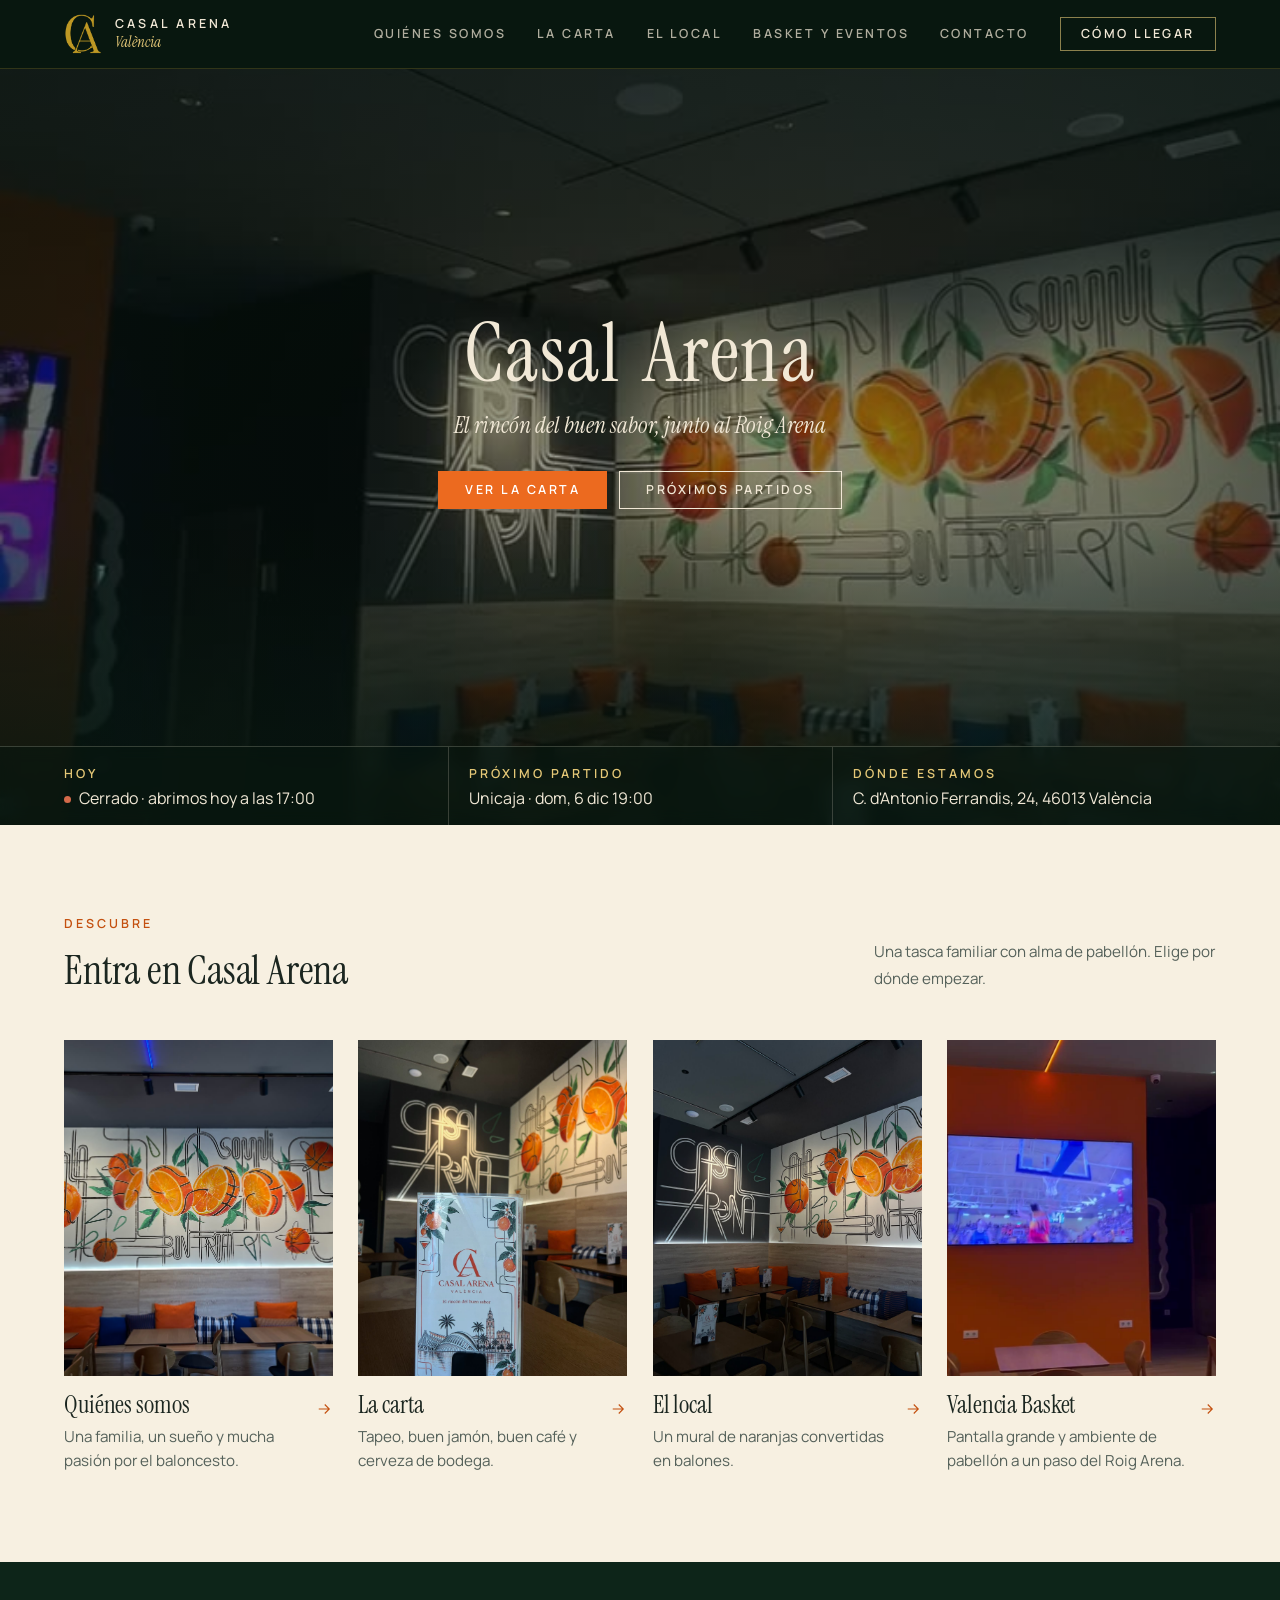
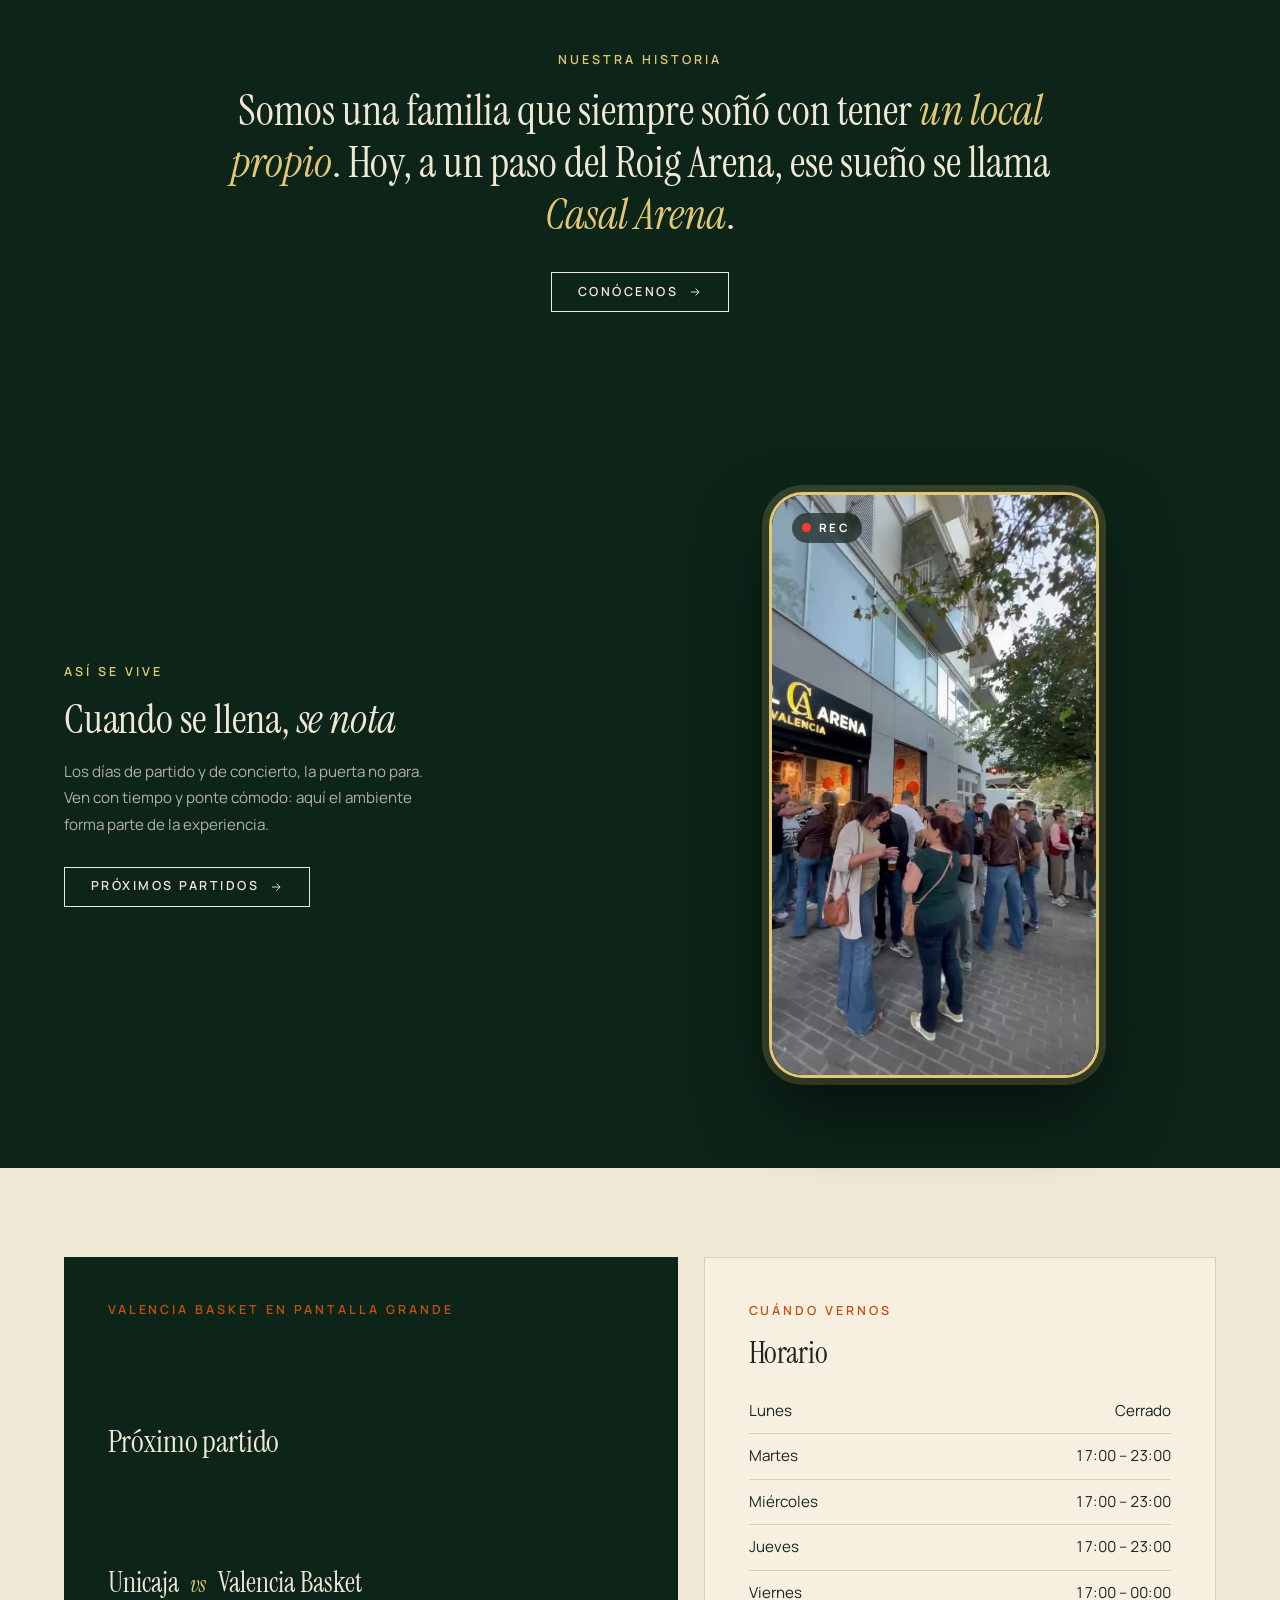
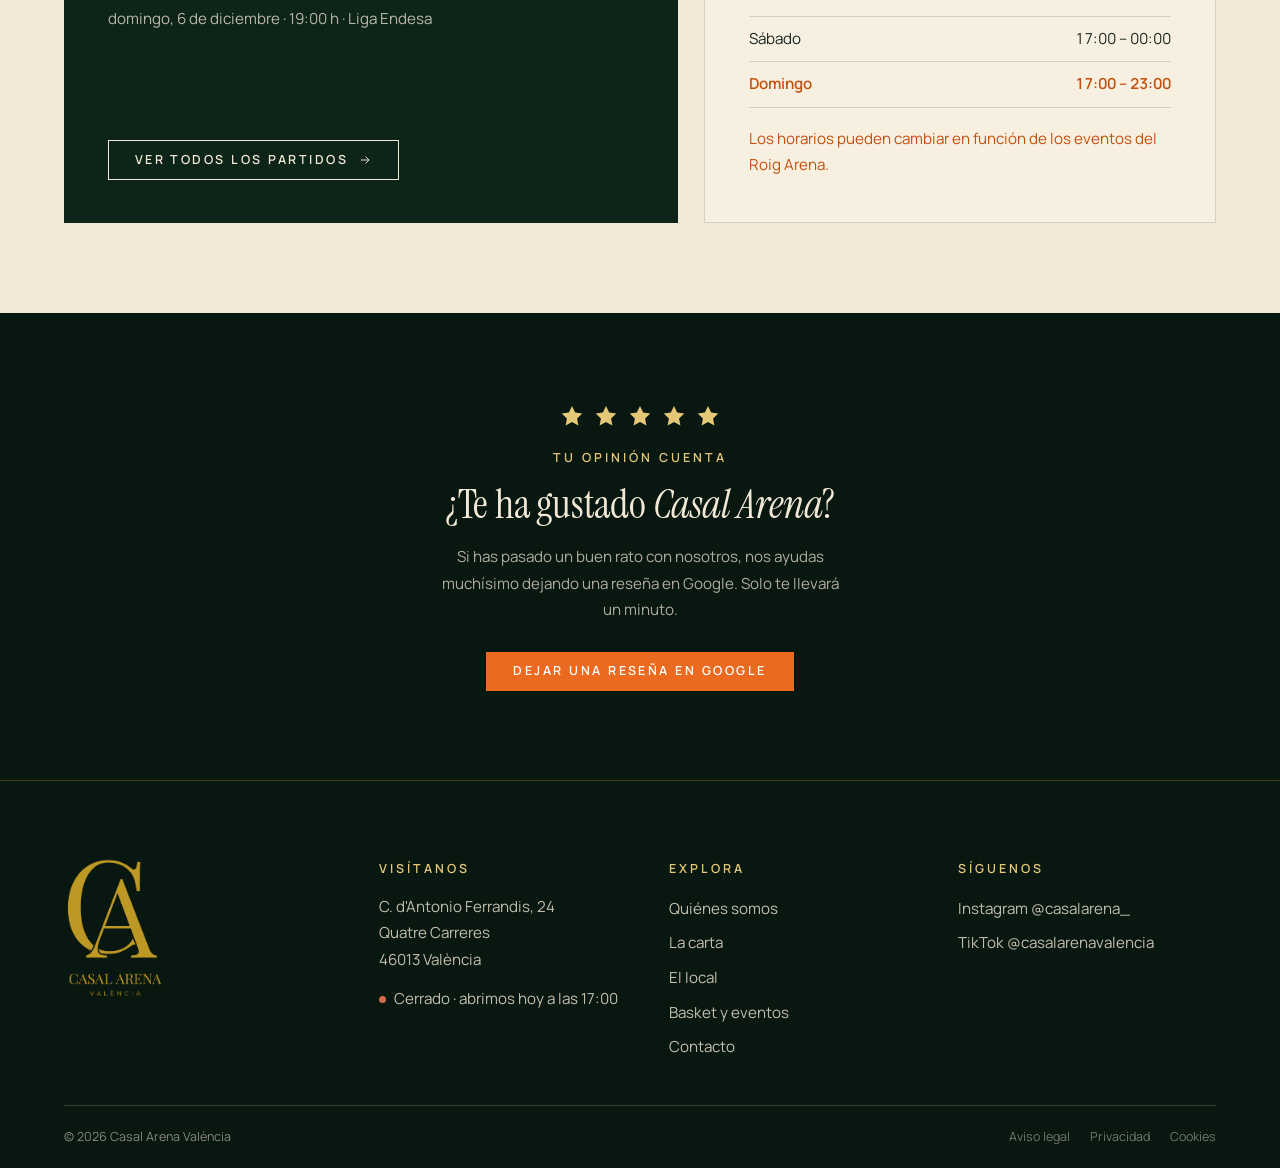
==== commit b0d4d3a0: "Portada: el vídeo vertical vuelve a ser el fondo; en móvil ocupa todo el ancho y el texto va arriba " ====
--- a/index.html
+++ b/index.html
@@ -35,7 +35,6 @@
 </header>
 <main>
 <section class="hero">
-  <div class="hero__bg" aria-hidden="true"></div>
   <div class="hero__shade"></div>
   
   <div class="wrap hero__body">
--- a/css/styles.css
+++ b/css/styles.css
@@ -96,12 +96,10 @@
 /* ---------- Portada ---------- */
 .hero { position: relative; height: min(84svh, 780px); min-height: 520px; overflow: hidden; background: var(--pine-950); color: var(--bone); }
 .hero__video { display: block; width: 100%; height: 100%; object-fit: cover; }
-.hero__bg { position: absolute; inset: -60px; background: var(--pine-950) url("../assets/img/hero-local-poster.jpg") center / cover; filter: blur(46px) saturate(1.15); opacity: .5; }
 /* móvil: el vídeo vertical llena toda la portada */
 .hero__phone { position: absolute; inset: 0; z-index: 0; }
 .hero__shade, .hero__court { z-index: 1; }
 .hero__body { z-index: 2; }
-.hero__bg { display: none; }
 .hero__shade { position: absolute; inset: 0; background: radial-gradient(ellipse at center, rgba(8, 23, 15, .38), rgba(8, 23, 15, .7)), linear-gradient(0deg, rgba(8, 23, 15, .7), transparent 40%); }
 .hero__body { position: static; height: 100%; display: flex; flex-direction: column; justify-content: center; align-items: center; text-align: center; padding-bottom: 76px; }
 .hero__copy { position: relative; z-index: 2; display: flex; flex-direction: column; align-items: center; }
@@ -359,27 +357,19 @@
   .viewer__scroll img, .sheet { box-shadow: none; page-break-after: always; }
 }
 
-/* ordenador y tablet: texto a la izquierda y vídeo vertical enmarcado a la derecha */
+/* vídeo de fondo de toda la portada */
+.hero__phone { position: absolute; inset: 0; z-index: 0; }
+.hero__video { object-position: 50% 52%; }
 @media (max-width: 700px) {
-  .hero { height: auto; min-height: 0; display: flex; flex-direction: column; }
-  .hero__shade, .hero__court, .hero__bg { display: none; }
-  .hero .hero__body { position: relative; height: auto; justify-content: flex-start; padding: clamp(32px, 6svh, 52px) 0 0; gap: 28px; }
-  .hero .hero__title { font-size: clamp(3rem, 15vw, 4.2rem); margin-bottom: 12px; }
-  .hero .hero__tag { margin-bottom: 24px; }
-  .hero .hero__phone { position: relative; inset: auto; width: 100%; aspect-ratio: 3 / 4; border-radius: 22px; border: 1px solid rgba(229, 200, 119, .55); box-shadow: 0 0 0 5px rgba(8, 23, 15, .6), 0 0 0 6px rgba(229, 200, 119, .25), 0 22px 50px rgba(0, 0, 0, .45); }
-  .hero .hero__phone .hero__video { position: absolute; inset: 0; }
-  .hero .hero__bar { position: relative; inset: auto; margin-top: 32px; background: var(--pine-900); backdrop-filter: none; }
+  .hero { height: auto; min-height: 0; display: flex; flex-direction: column; overflow: visible; }
+  .hero__shade, .hero__court { display: none; }
+  .hero .hero__body { position: relative; flex: none; height: clamp(560px, calc(100svh - var(--head-h)), 820px); justify-content: flex-start; padding: clamp(36px, 7svh, 64px) 0 0; overflow: hidden; }
+  .hero .hero__body::before { content: ""; position: absolute; inset: 0 auto 0 50%; width: 100vw; transform: translateX(-50%); z-index: 1; background: linear-gradient(180deg, rgba(8, 23, 15, .82) 0%, rgba(8, 23, 15, .55) 30%, rgba(8, 23, 15, .1) 55%, rgba(8, 23, 15, 0) 70%); pointer-events: none; }
+  .hero .hero__phone { z-index: 0; inset: 0 auto 0 50%; width: 100vw; transform: translateX(-50%); }
+  .hero .hero__title { font-size: clamp(3rem, 15vw, 4.2rem); margin-bottom: 10px; }
+  .hero .hero__tag { margin-bottom: 22px; }
+  .hero .hero__bar { position: relative; inset: auto; background: var(--pine-900); backdrop-filter: none; }
   .hero .hero__bar-in > * { padding: 14px 0; }
-}
-@media (min-width: 701px) {
-  .hero__bg { display: block; }
-  .hero__shade { background: linear-gradient(90deg, rgba(8, 23, 15, .78), rgba(8, 23, 15, .35) 60%, rgba(8, 23, 15, .55)), linear-gradient(0deg, rgba(8, 23, 15, .6), transparent 40%); }
-  .hero__body { position: relative; display: grid; grid-template-columns: minmax(0, 1.15fr) minmax(0, .85fr); align-items: center; gap: clamp(24px, 5vw, 80px); text-align: left; padding-bottom: 96px; }
-  .hero__copy { align-items: flex-start; }
-  .hero__title { font-size: clamp(3.2rem, 5.6vw, 5.8rem); }
-  .hero__title { justify-content: flex-start; }
-  .hero__cta { justify-content: flex-start; }
-  .hero__phone { position: relative; inset: auto; z-index: 2; justify-self: end; height: min(100%, 620px); max-height: 100%; aspect-ratio: 9 / 16; border-radius: 26px; overflow: hidden; border: 1px solid rgba(229, 200, 119, .55); box-shadow: 0 0 0 6px rgba(8, 23, 15, .55), 0 0 0 7px rgba(229, 200, 119, .28), 0 30px 70px rgba(0, 0, 0, .5); }
 }
 
 /* ---------- Mapa bajo demanda + páginas legales ---------- */
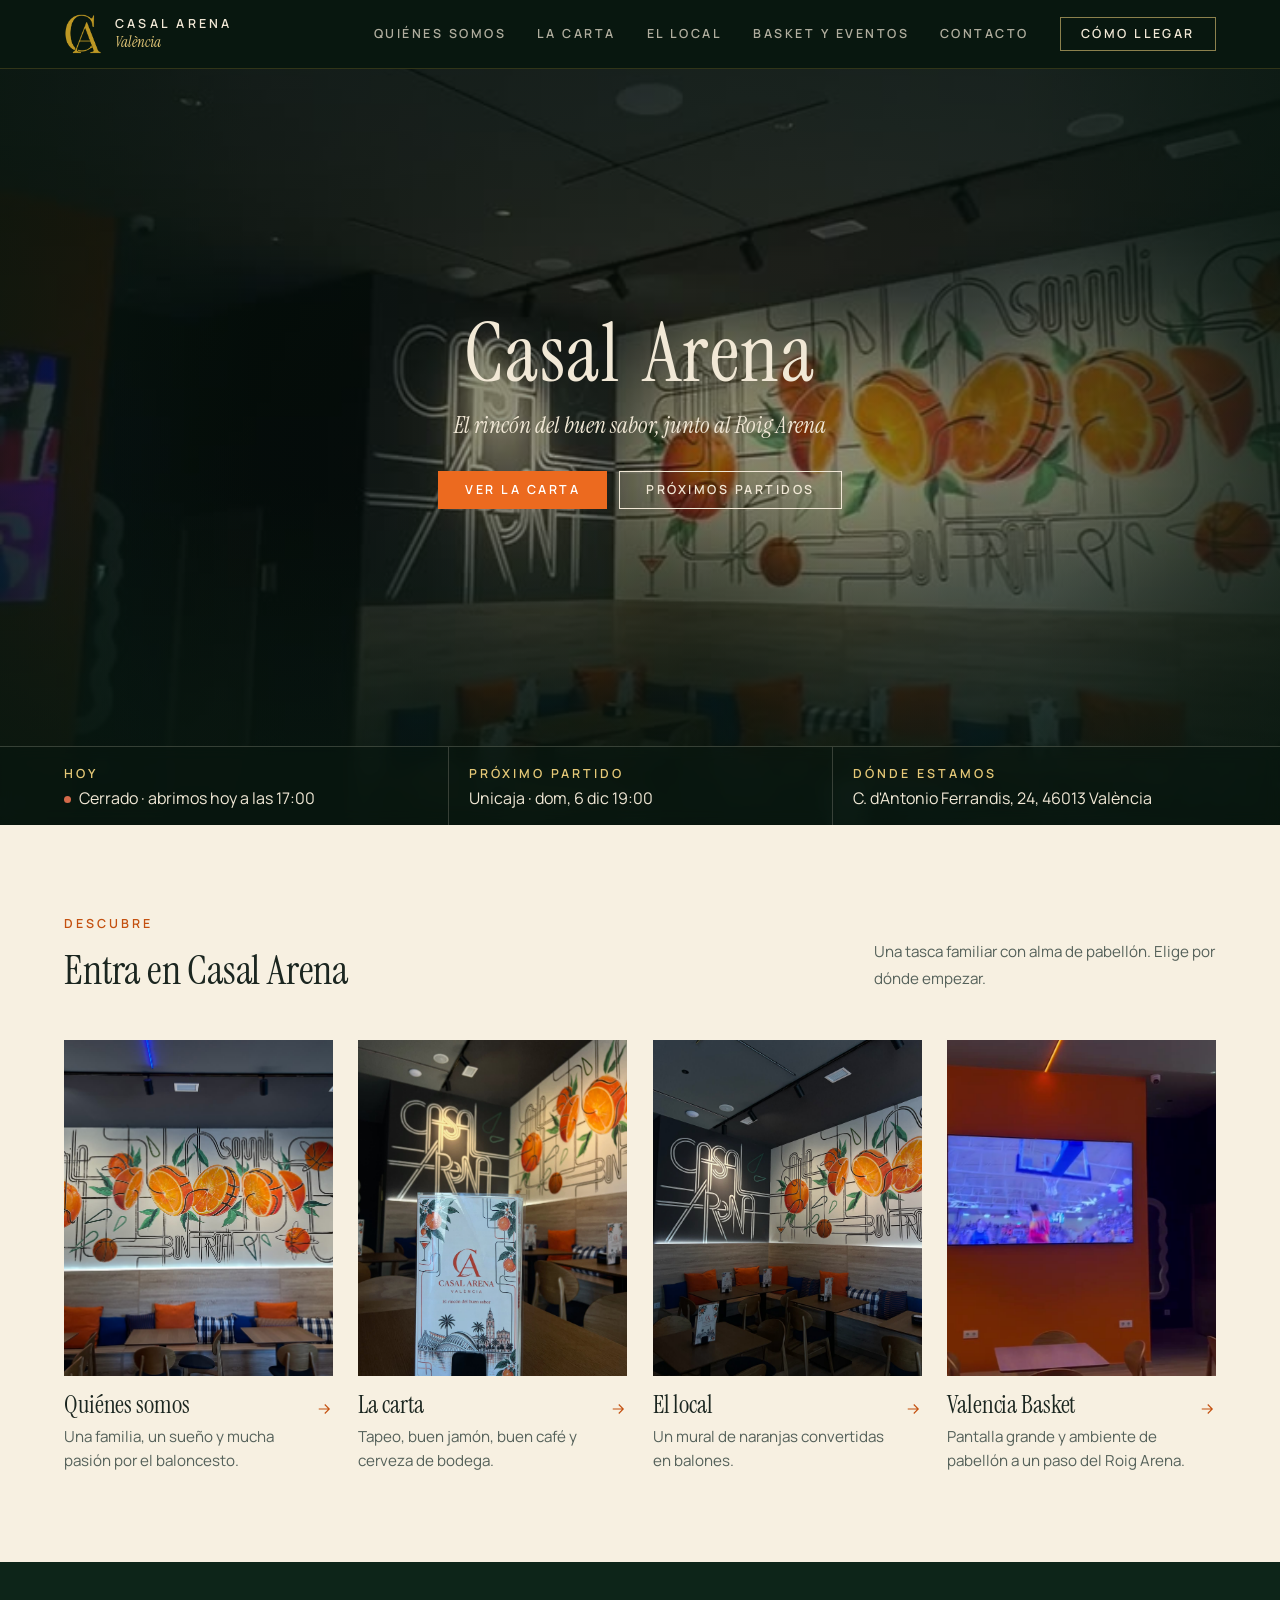
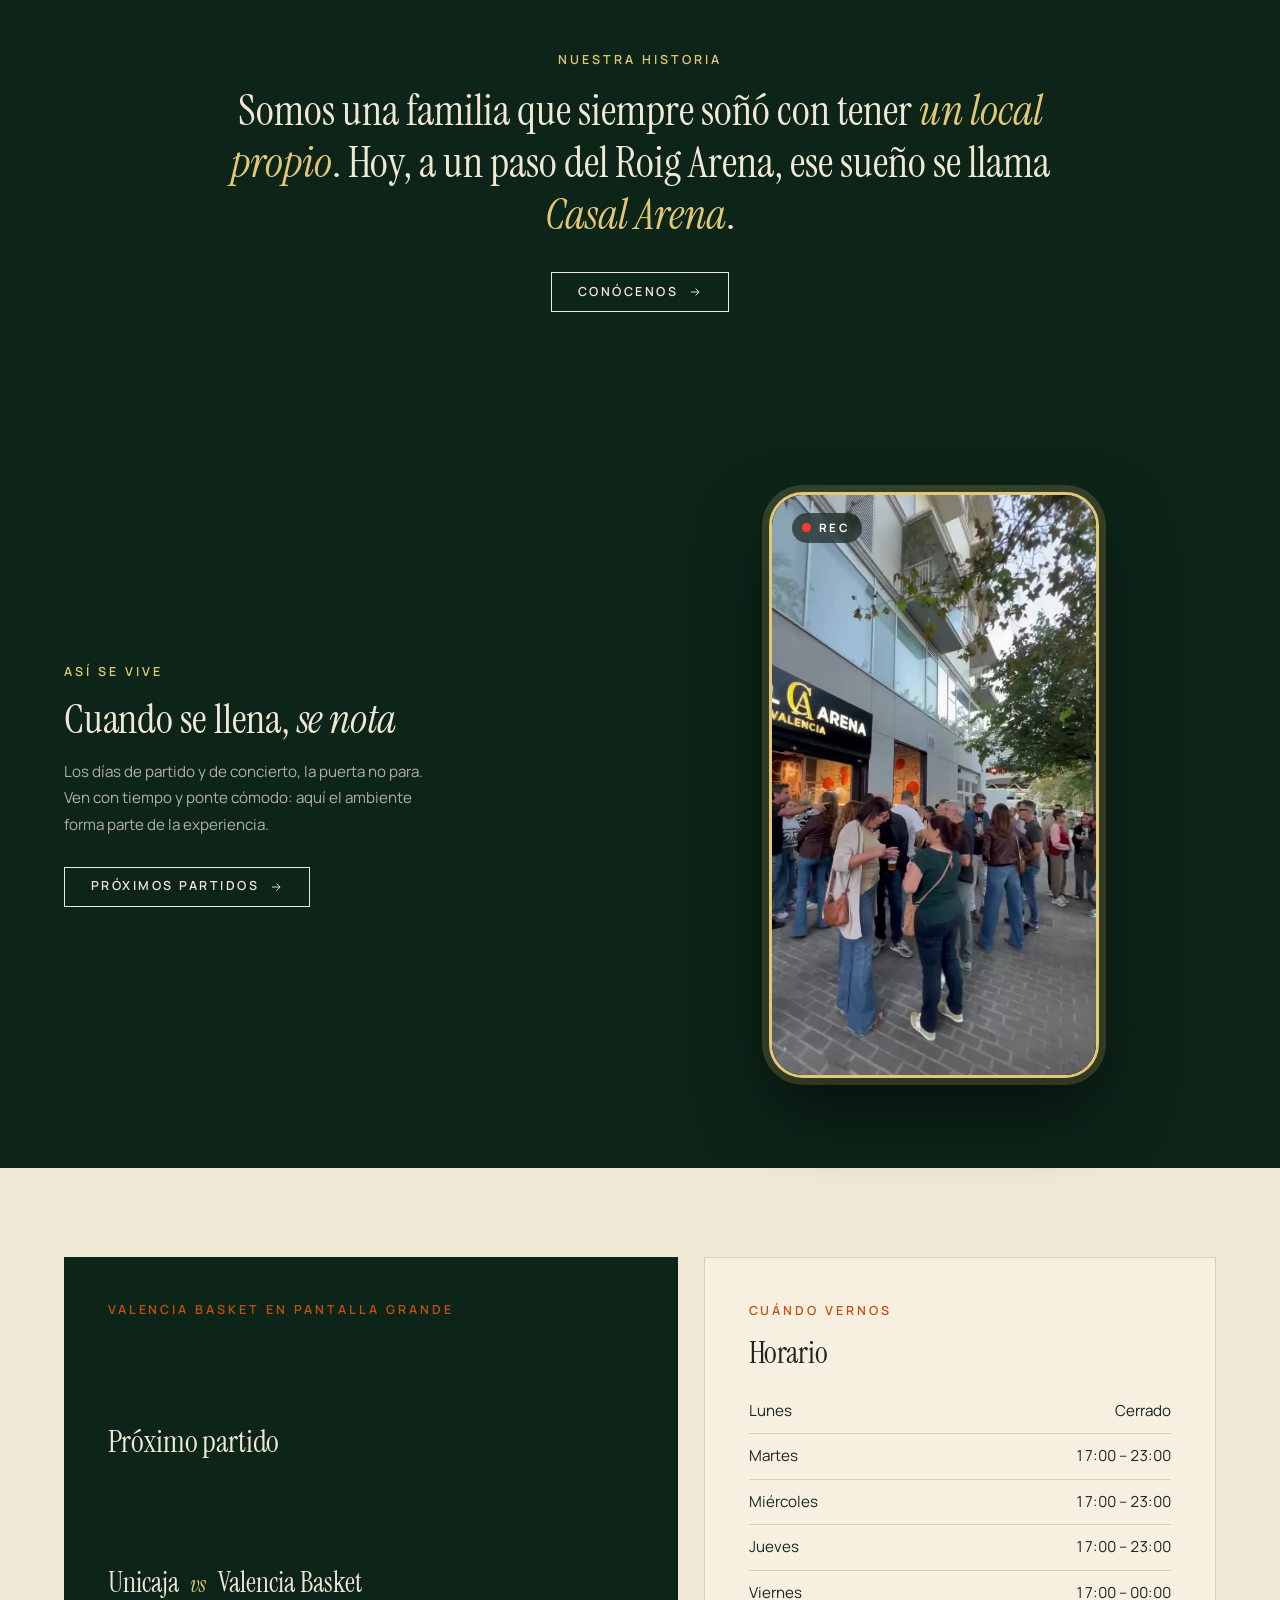
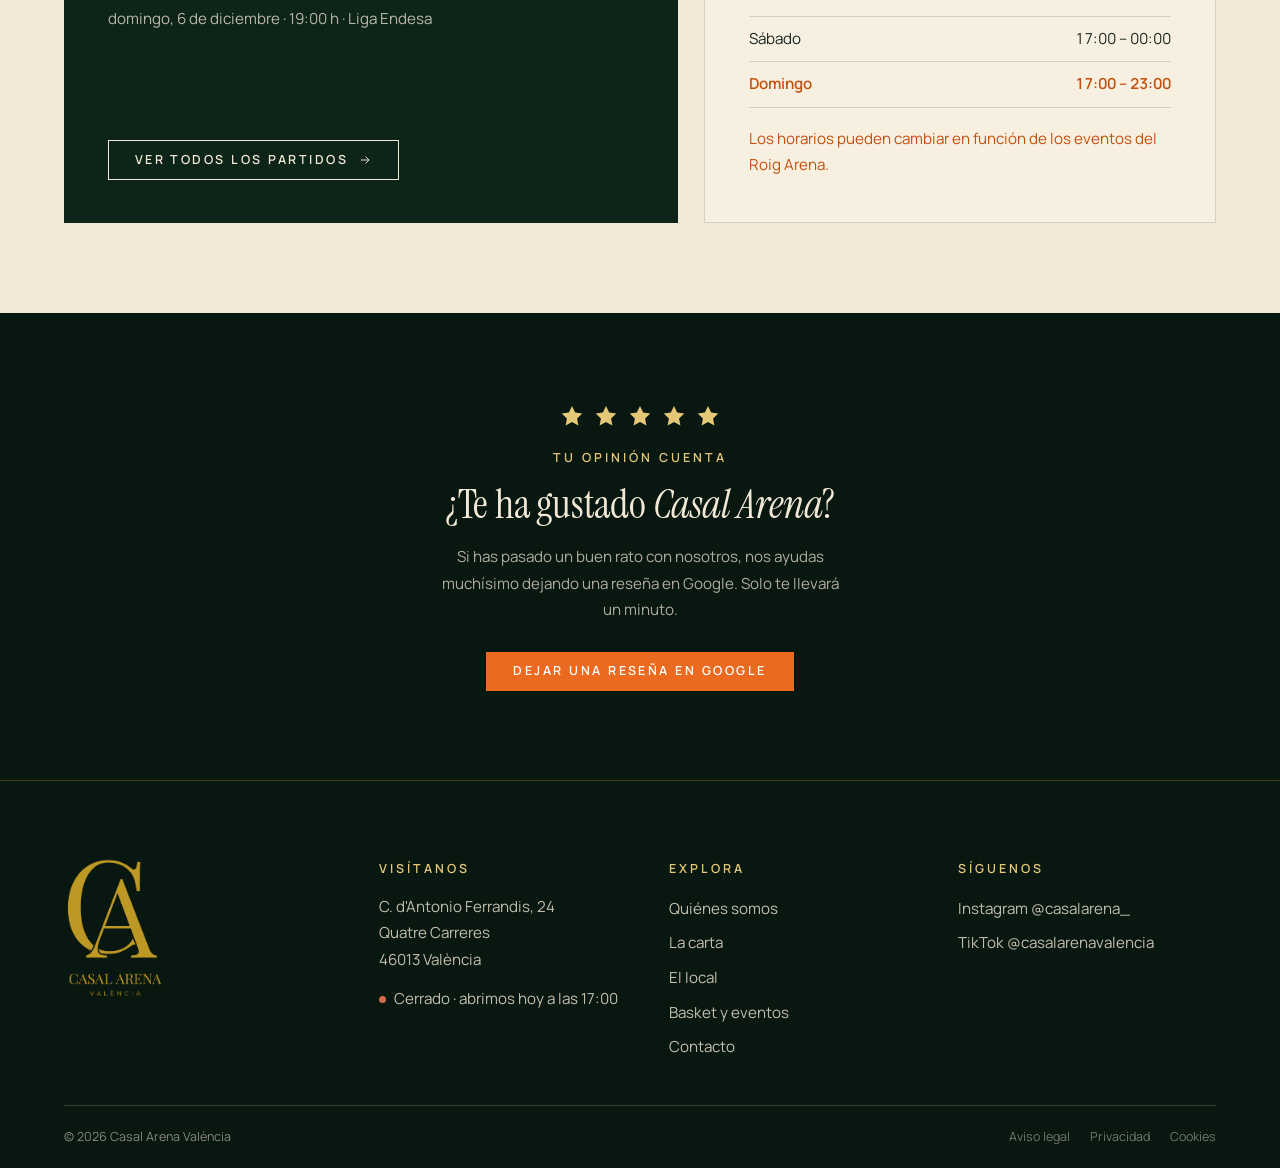
==== commit e8c6fc89: "SEO: datos estructurados del negocio, canonical, sitemap y robots; versión nueva de estilos para evi" ====
--- a/index.html
+++ b/index.html
@@ -6,14 +6,77 @@
 <title>Casal Arena València · Tasca y cafetería junto al Roig Arena</title>
 <meta name="description" content="Casal Arena: tasca familiar temática de baloncesto junto al Roig Arena, en València. Carta, horario y los partidos del Valencia Basket en pantalla grande.">
 <meta name="theme-color" content="#08170f">
+<link rel="canonical" href="https://casalarena.com/">
+<meta property="og:type" content="website">
+<meta property="og:site_name" content="Casal Arena València">
+<meta property="og:locale" content="es_ES">
+<meta property="og:url" content="https://casalarena.com/">
 <meta property="og:title" content="Casal Arena València · Tasca y cafetería junto al Roig Arena">
 <meta property="og:description" content="Casal Arena: tasca familiar temática de baloncesto junto al Roig Arena, en València. Carta, horario y los partidos del Valencia Basket en pantalla grande.">
-<meta property="og:image" content="assets/img/fachada-noche.jpg">
+<meta property="og:image" content="https://casalarena.com/assets/img/fachada-noche.jpg">
+<meta name="twitter:card" content="summary_large_image">
+<script type="application/ld+json">{
+ "@context": "https://schema.org",
+ "@type": [
+  "Restaurant",
+  "CafeOrCoffeeShop"
+ ],
+ "name": "Casal Arena València",
+ "alternateName": "Casal Arena",
+ "url": "https://casalarena.com/",
+ "description": "Tasca y cafetería junto al Roig Arena de València: buen café, buen jamón, tapeo y cerveza de bodega, con los partidos del Valencia Basket en pantalla grande.",
+ "image": [
+  "https://casalarena.com/assets/img/fachada-noche.jpg",
+  "https://casalarena.com/assets/img/local-mural-panoramica.jpg"
+ ],
+ "logo": "https://casalarena.com/assets/img/logo-casal-arena.png",
+ "servesCuisine": [
+  "Tapas",
+  "Tasca",
+  "Café"
+ ],
+ "priceRange": "10–20 €",
+ "address": {
+  "@type": "PostalAddress",
+  "streetAddress": "C. d'Antonio Ferrandis, 24",
+  "addressLocality": "València",
+  "postalCode": "46013",
+  "addressRegion": "Comunitat Valenciana",
+  "addressCountry": "ES"
+ },
+ "hasMap": "https://maps.google.com/?cid=8560584092342350671",
+ "openingHoursSpecification": [
+  {
+   "@type": "OpeningHoursSpecification",
+   "dayOfWeek": [
+    "Tuesday",
+    "Wednesday",
+    "Thursday",
+    "Sunday"
+   ],
+   "opens": "17:00",
+   "closes": "23:00"
+  },
+  {
+   "@type": "OpeningHoursSpecification",
+   "dayOfWeek": [
+    "Friday",
+    "Saturday"
+   ],
+   "opens": "17:00",
+   "closes": "00:00"
+  }
+ ],
+ "sameAs": [
+  "https://www.instagram.com/casalarena_/",
+  "https://www.tiktok.com/@casalarenavalencia"
+ ]
+}</script>
 <link rel="icon" type="image/png" href="assets/img/logo-monograma.png">
 <link rel="preload" href="assets/fonts/instrument-serif-latin-400-normal.woff2" as="font" type="font/woff2" crossorigin>
 <link rel="preload" href="assets/fonts/manrope-latin-wght-normal.woff2" as="font" type="font/woff2" crossorigin>
-<link rel="stylesheet" href="css/fonts.css?v=20261012b">
-<link rel="stylesheet" href="css/styles.css?v=20261012b">
+<link rel="stylesheet" href="css/fonts.css?v=20261019">
+<link rel="stylesheet" href="css/styles.css?v=20261019">
 </head>
 <body>
 <header class="site-head">
--- a/css/styles.css
+++ b/css/styles.css
@@ -100,7 +100,7 @@
 .hero__phone { position: absolute; inset: 0; z-index: 0; }
 .hero__shade, .hero__court { z-index: 1; }
 .hero__body { z-index: 2; }
-.hero__shade { position: absolute; inset: 0; background: radial-gradient(ellipse at center, rgba(8, 23, 15, .38), rgba(8, 23, 15, .7)), linear-gradient(0deg, rgba(8, 23, 15, .7), transparent 40%); }
+.hero__shade { position: absolute; inset: 0; background: radial-gradient(ellipse at center, rgba(8, 23, 15, .38), rgba(8, 23, 15, .72)), linear-gradient(90deg, rgba(8, 23, 15, .55), transparent 20%, transparent 80%, rgba(8, 23, 15, .55)), linear-gradient(0deg, rgba(8, 23, 15, .85), transparent 45%); }
 .hero__body { position: static; height: 100%; display: flex; flex-direction: column; justify-content: center; align-items: center; text-align: center; padding-bottom: 76px; }
 .hero__copy { position: relative; z-index: 2; display: flex; flex-direction: column; align-items: center; }
 .hero__title { font-size: clamp(2.8rem, 6.4vw, 5.2rem); letter-spacing: .02em; display: flex; flex-wrap: wrap; justify-content: center; gap: 0 .28em; margin: 0 0 14px; font-weight: 400; animation: fadeup 1.2s var(--ease) both; }
@@ -361,10 +361,10 @@
 .hero__phone { position: absolute; inset: 0; z-index: 0; }
 .hero__video { object-position: 50% 52%; }
 @media (max-width: 700px) {
-  .hero { height: auto; min-height: 0; display: flex; flex-direction: column; overflow: visible; }
+  .hero { height: auto; min-height: 0; display: flex; flex-direction: column; overflow: hidden; }
   .hero__shade, .hero__court { display: none; }
-  .hero .hero__body { position: relative; flex: none; height: clamp(560px, calc(100svh - var(--head-h)), 820px); justify-content: flex-start; padding: clamp(36px, 7svh, 64px) 0 0; overflow: hidden; }
-  .hero .hero__body::before { content: ""; position: absolute; inset: 0 auto 0 50%; width: 100vw; transform: translateX(-50%); z-index: 1; background: linear-gradient(180deg, rgba(8, 23, 15, .82) 0%, rgba(8, 23, 15, .55) 30%, rgba(8, 23, 15, .1) 55%, rgba(8, 23, 15, 0) 70%); pointer-events: none; }
+  .hero .hero__body { position: relative; flex: none; height: clamp(560px, calc(100svh - var(--head-h)), 820px); justify-content: flex-start; padding: clamp(36px, 7svh, 64px) 0 0; overflow: visible; }
+  .hero .hero__body::before { content: ""; position: absolute; inset: 0 auto 0 50%; width: 100vw; transform: translateX(-50%); z-index: 1; pointer-events: none; background: linear-gradient(180deg, rgba(8, 23, 15, .85) 0%, rgba(8, 23, 15, .55) 28%, rgba(8, 23, 15, .08) 52%, rgba(8, 23, 15, 0) 66%, rgba(13, 37, 25, .55) 86%, var(--pine-900) 100%), linear-gradient(90deg, rgba(8, 23, 15, .5), rgba(8, 23, 15, 0) 16%, rgba(8, 23, 15, 0) 84%, rgba(8, 23, 15, .5)); }
   .hero .hero__phone { z-index: 0; inset: 0 auto 0 50%; width: 100vw; transform: translateX(-50%); }
   .hero .hero__title { font-size: clamp(3rem, 15vw, 4.2rem); margin-bottom: 10px; }
   .hero .hero__tag { margin-bottom: 22px; }
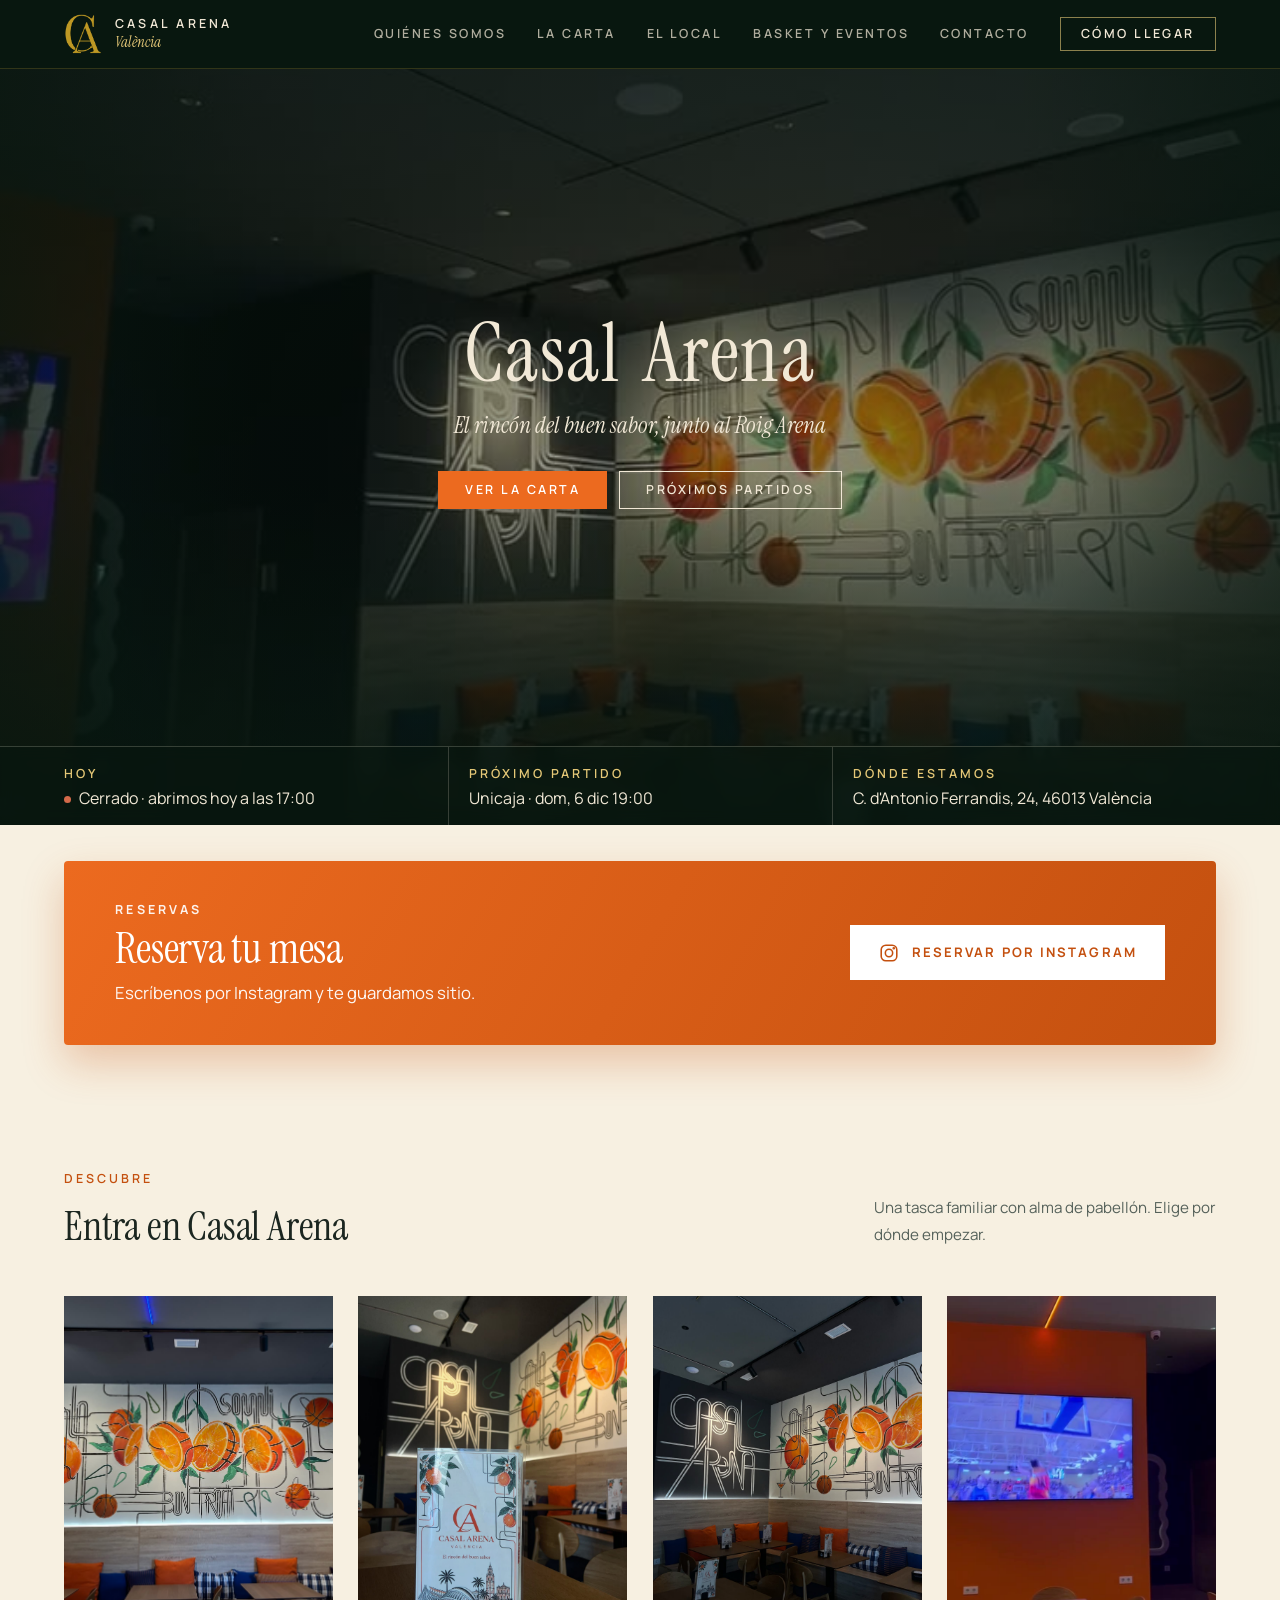
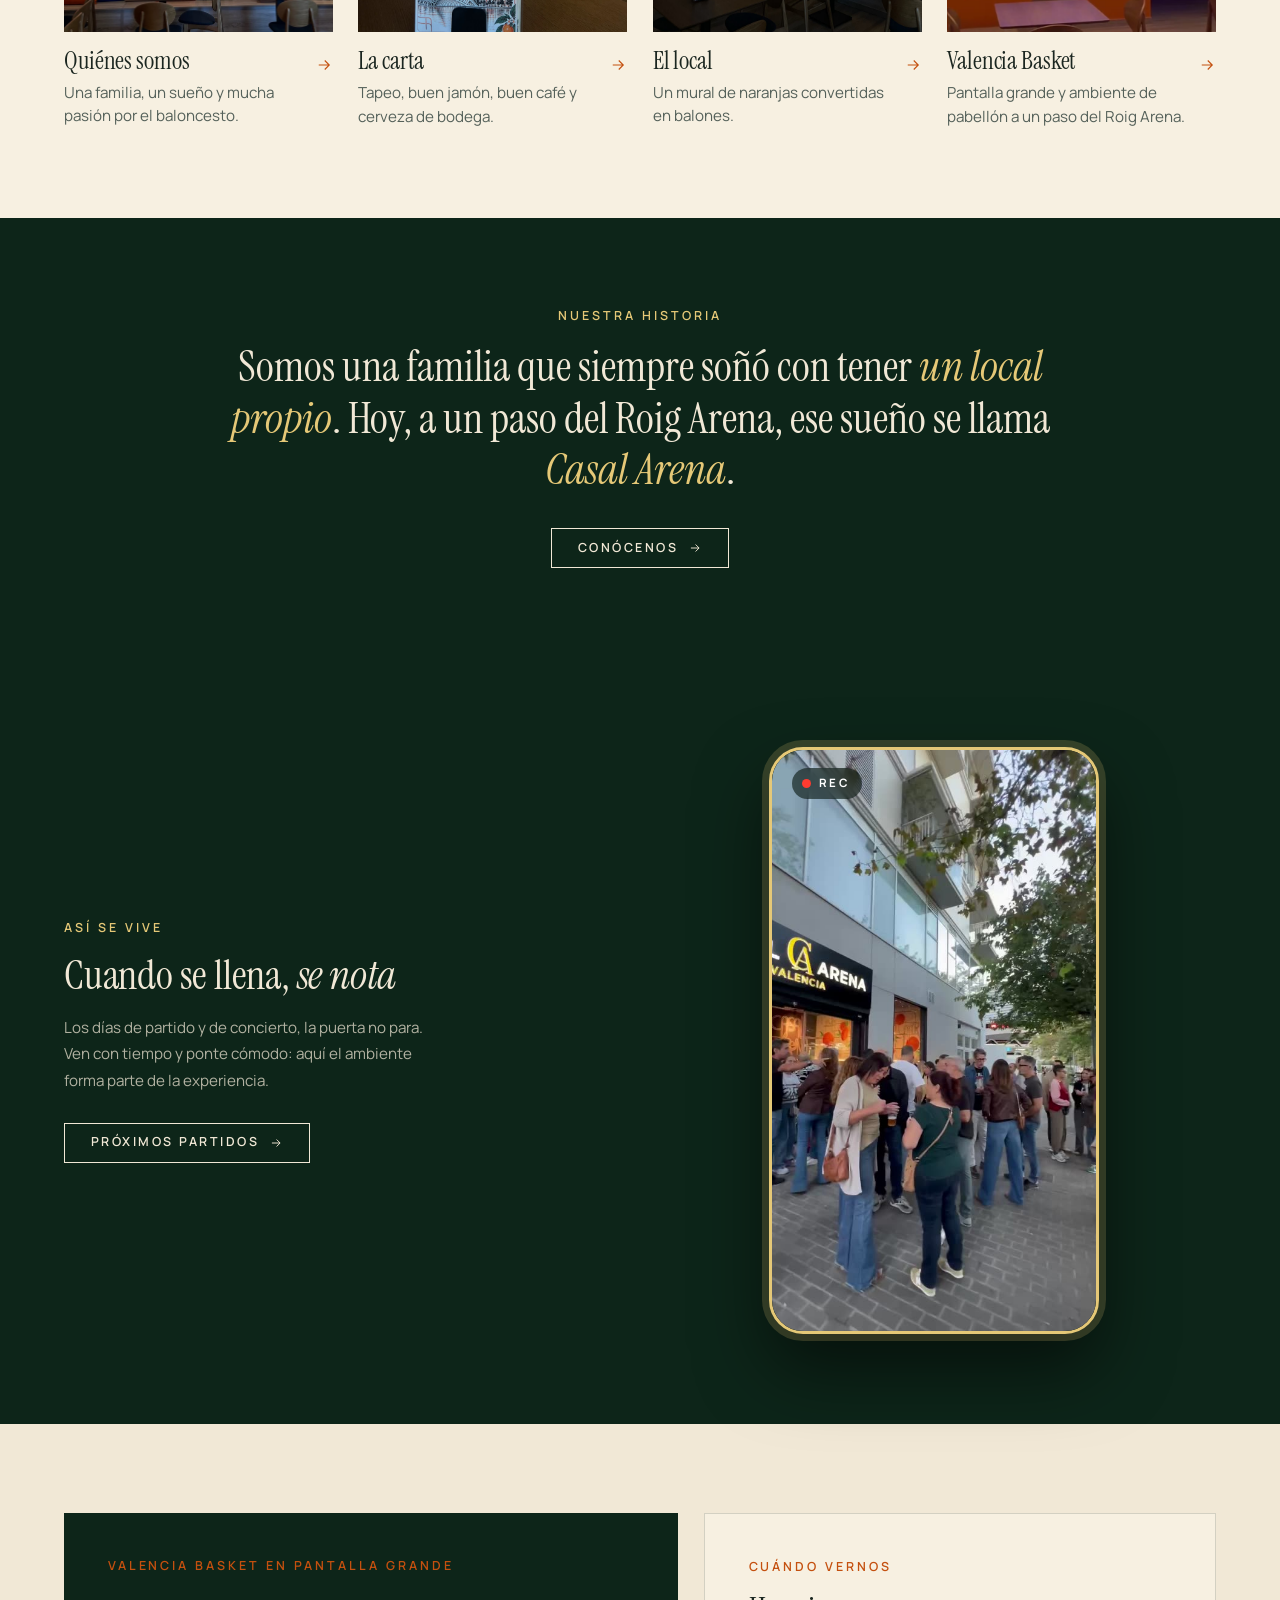
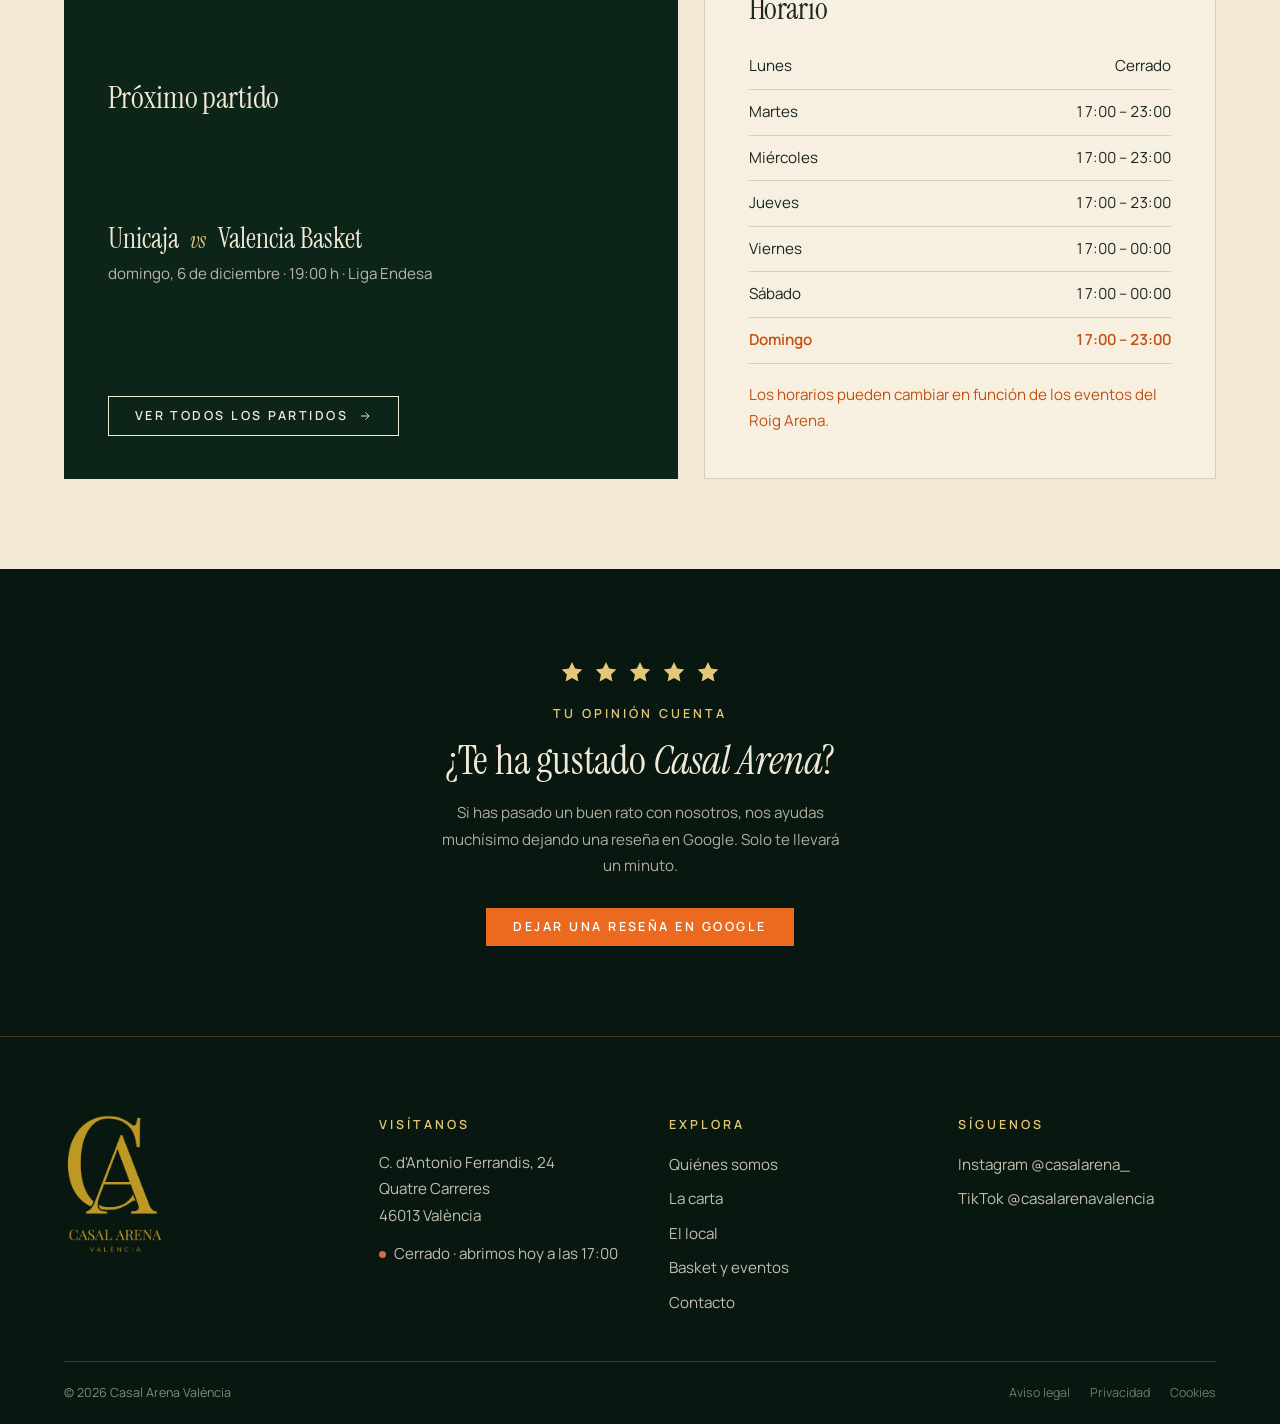
==== commit 81ea320d: "Cuadro naranja de reservas con botón a Instagram (inicio, Valencia Basket y contacto) Co-Authored-By" ====
--- a/index.html
+++ b/index.html
@@ -7,6 +7,7 @@
 <meta name="description" content="Casal Arena: tasca familiar temática de baloncesto junto al Roig Arena, en València. Carta, horario y los partidos del Valencia Basket en pantalla grande.">
 <meta name="theme-color" content="#08170f">
 <link rel="canonical" href="https://casalarena.com/">
+<meta name="google-site-verification" content="EZ4q8E5K3PpbhhtYgEok6qdiB0hNmCmZPGFjtnd580Q" />
 <meta property="og:type" content="website">
 <meta property="og:site_name" content="Casal Arena València">
 <meta property="og:locale" content="es_ES">
@@ -124,6 +125,19 @@
   </div>
 </section>
 
+<section class="reserva" id="reservas">
+  <div class="wrap">
+    <div class="reserva__box">
+      <div class="reserva__txt">
+        <p class="reserva__eyebrow">Reservas</p>
+        <h2 class="display reserva__title">Reserva tu mesa</h2>
+        <p class="reserva__p">Escríbenos por Instagram y te guardamos sitio.</p>
+      </div>
+      <a class="reserva__btn" data-insta target="_blank" rel="noopener" href="#"><svg viewBox="0 0 24 24" aria-hidden="true"><rect x="3.5" y="3.5" width="17" height="17" rx="5"/><circle cx="12" cy="12" r="4"/><circle cx="17.2" cy="6.8" r=".6" fill="currentColor"/></svg><span>Reservar por Instagram</span></a>
+    </div>
+  </div>
+</section>
+
 <section class="sec">
   <div class="wrap">
     <div class="sec-head reveal">
--- a/css/styles.css
+++ b/css/styles.css
@@ -510,3 +510,14 @@
 .clip__rec::before { content: ""; width: 9px; height: 9px; border-radius: 50%; background: #ff3b30; animation: rec 1.4s infinite; }
 @keyframes rec { 50% { opacity: .25; } }
 @media (prefers-reduced-motion: reduce) { .clip__rec::before { animation: none; } }
+
+/* ---------- Cuadro de reservas ---------- */
+.reserva { padding-block: clamp(20px, 3vw, 36px); background: var(--paper); }
+.reserva__box { display: flex; align-items: center; justify-content: space-between; gap: 20px 40px; flex-wrap: wrap; padding: clamp(22px, 3.4vw, 38px) clamp(22px, 4vw, 52px); background: linear-gradient(120deg, var(--orange), var(--orange-deep)); color: #fff; border-radius: 4px; box-shadow: 0 18px 40px rgba(196, 80, 15, .28); }
+.reserva__eyebrow { margin: 0 0 4px; font-size: .78rem; font-weight: 700; letter-spacing: .26em; text-transform: uppercase; opacity: .92; }
+.reserva__title { font-size: clamp(1.9rem, 3.4vw, 2.7rem); }
+.reserva__p { margin: 6px 0 0; font-size: 1.05rem; opacity: .95; }
+.reserva__btn { display: inline-flex; align-items: center; gap: 12px; padding: 16px 28px; background: #fff; color: var(--orange-deep); text-decoration: none; font-size: .82rem; font-weight: 700; letter-spacing: .16em; text-transform: uppercase; transition: background .3s, color .3s, transform .3s; }
+.reserva__btn svg { width: 22px; height: 22px; fill: none; stroke: currentColor; stroke-width: 1.7; }
+.reserva__btn:hover { background: var(--pine-950); color: #fff; transform: translateY(-2px); }
+@media (max-width: 560px) { .reserva__box { flex-direction: column; align-items: stretch; text-align: center; } .reserva__btn { justify-content: center; } }
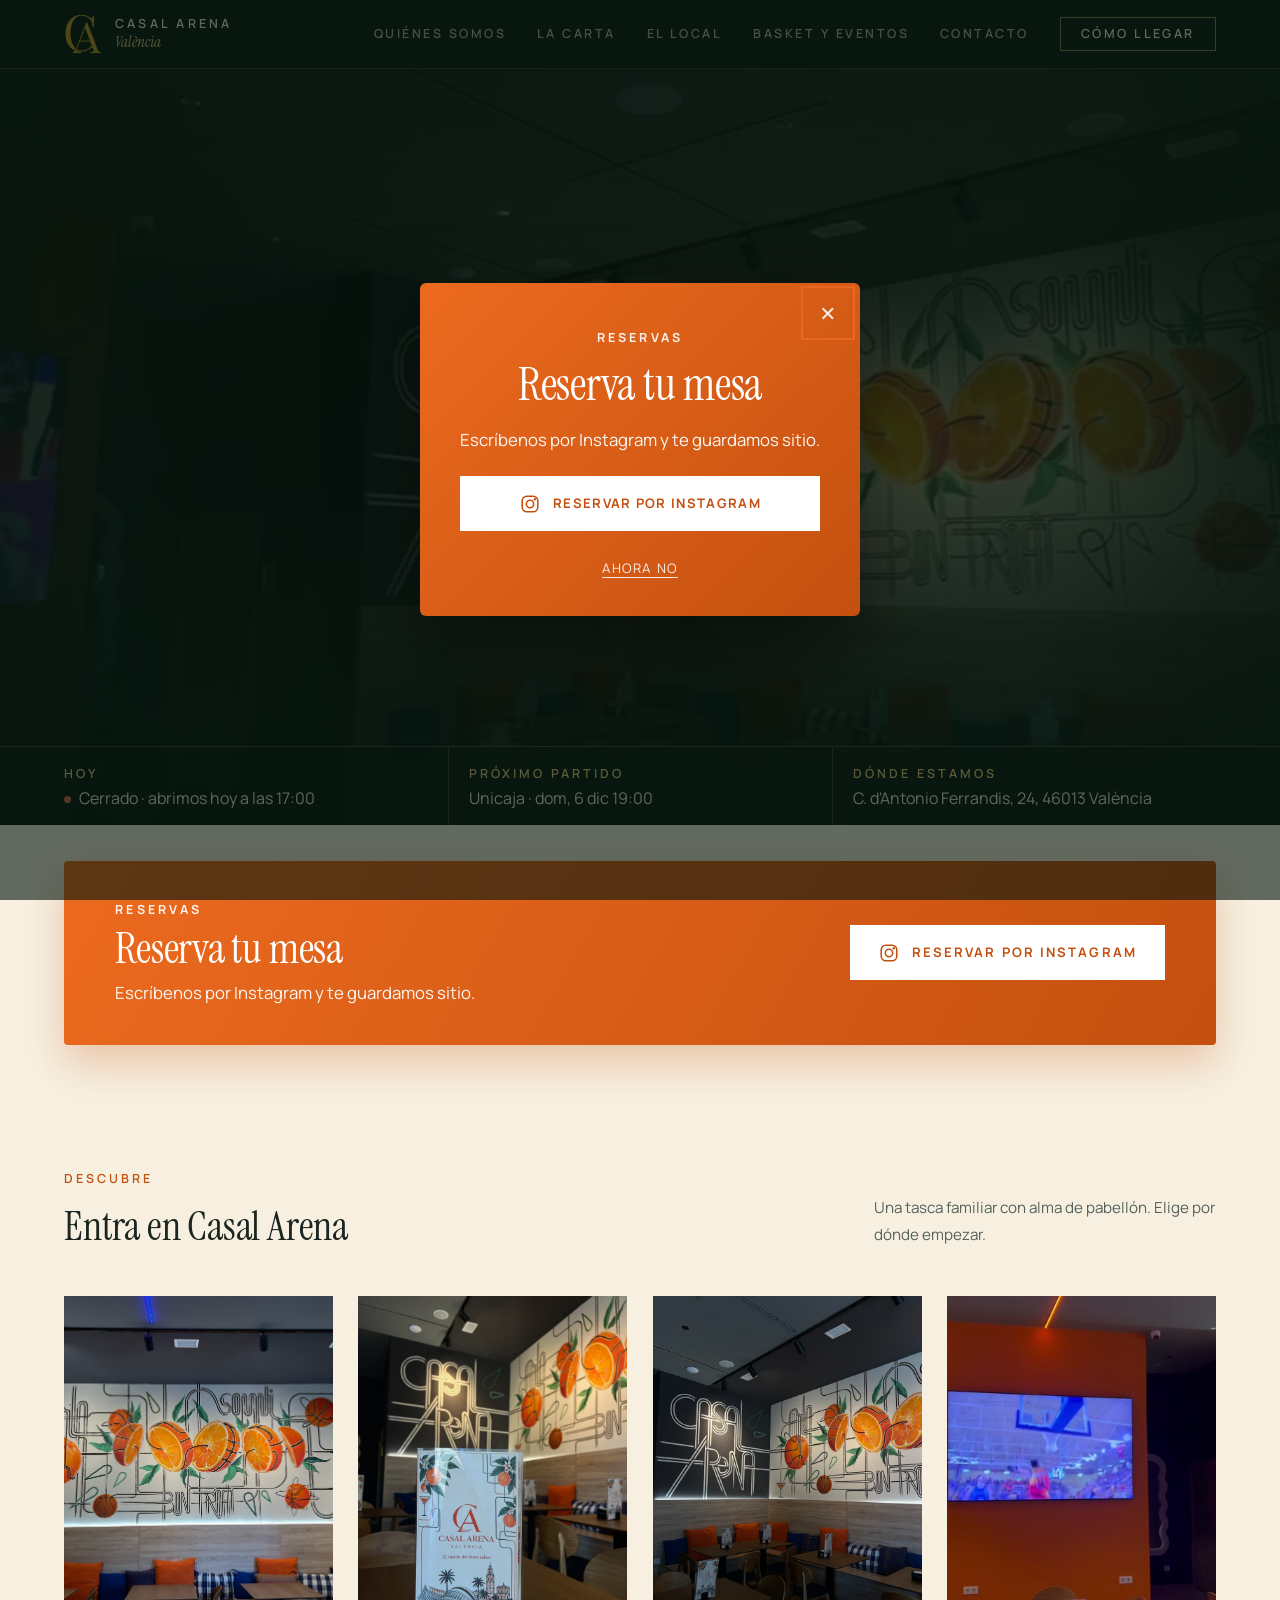
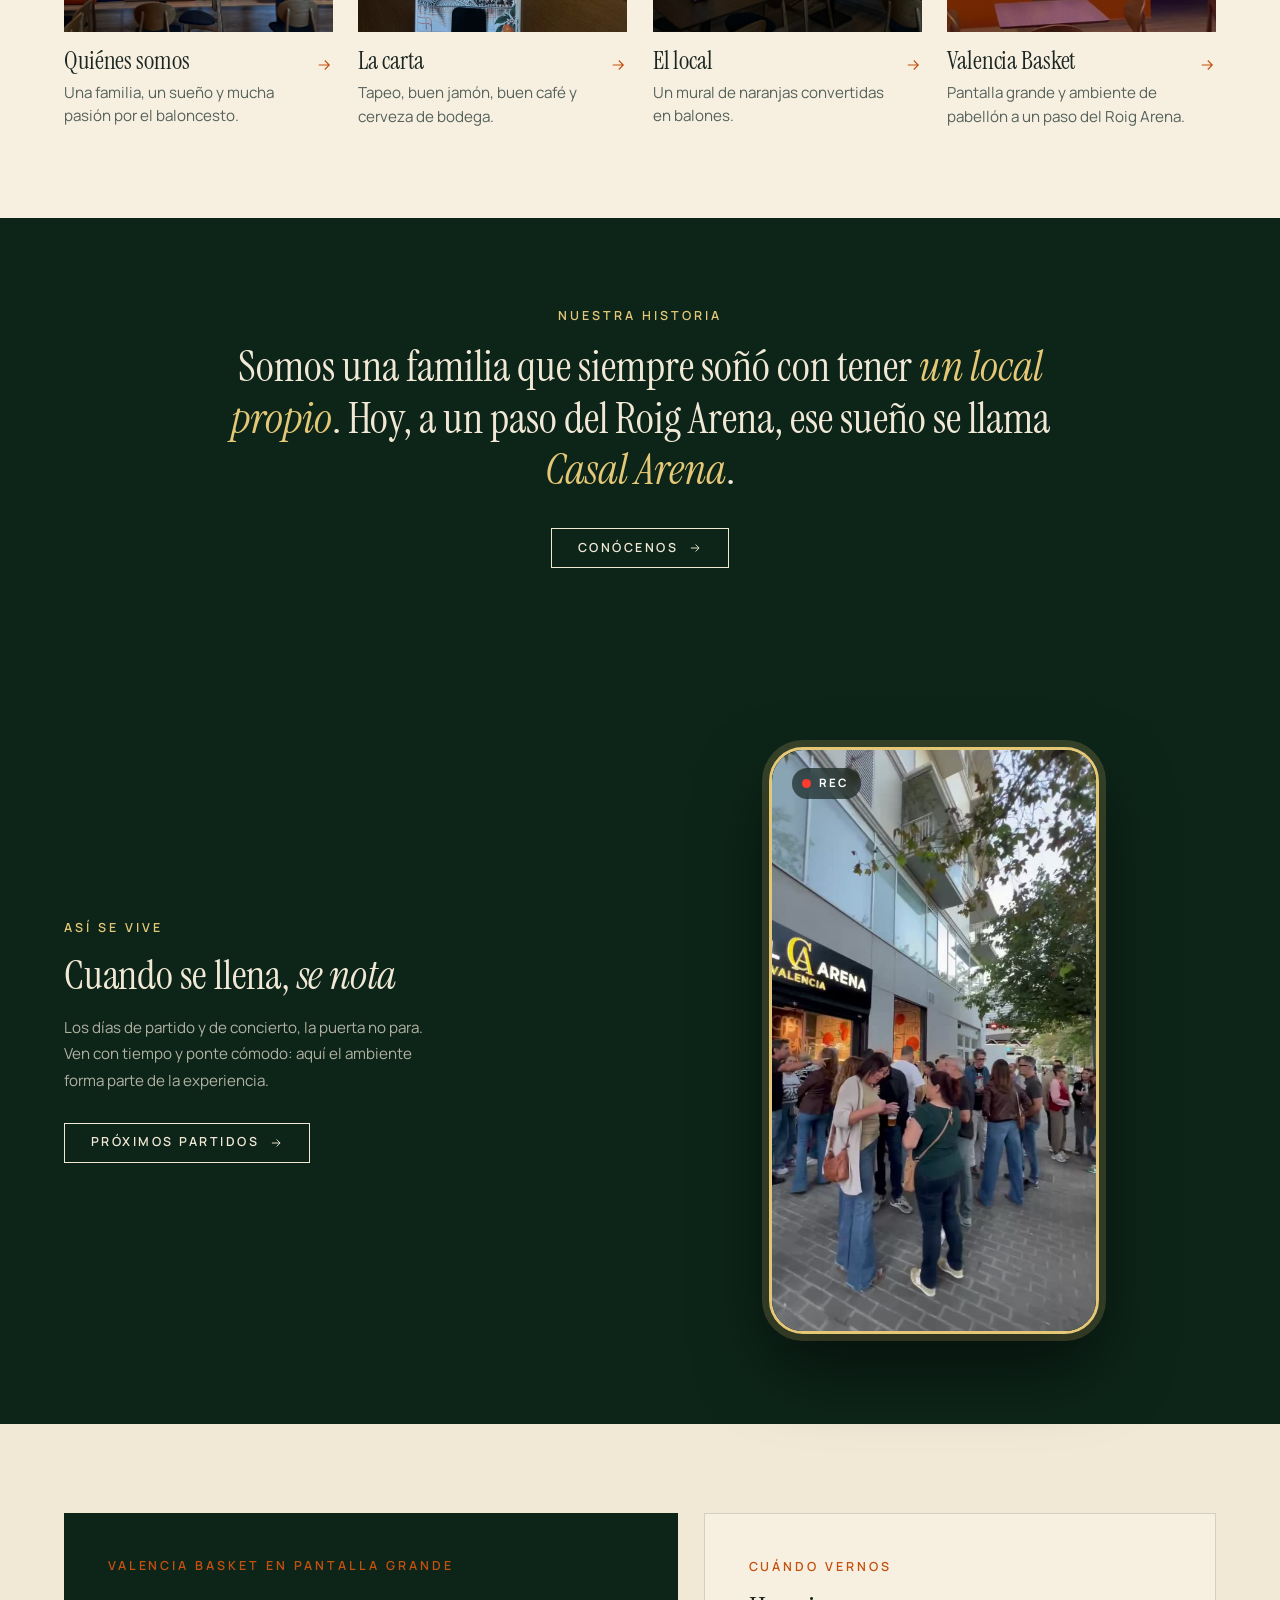
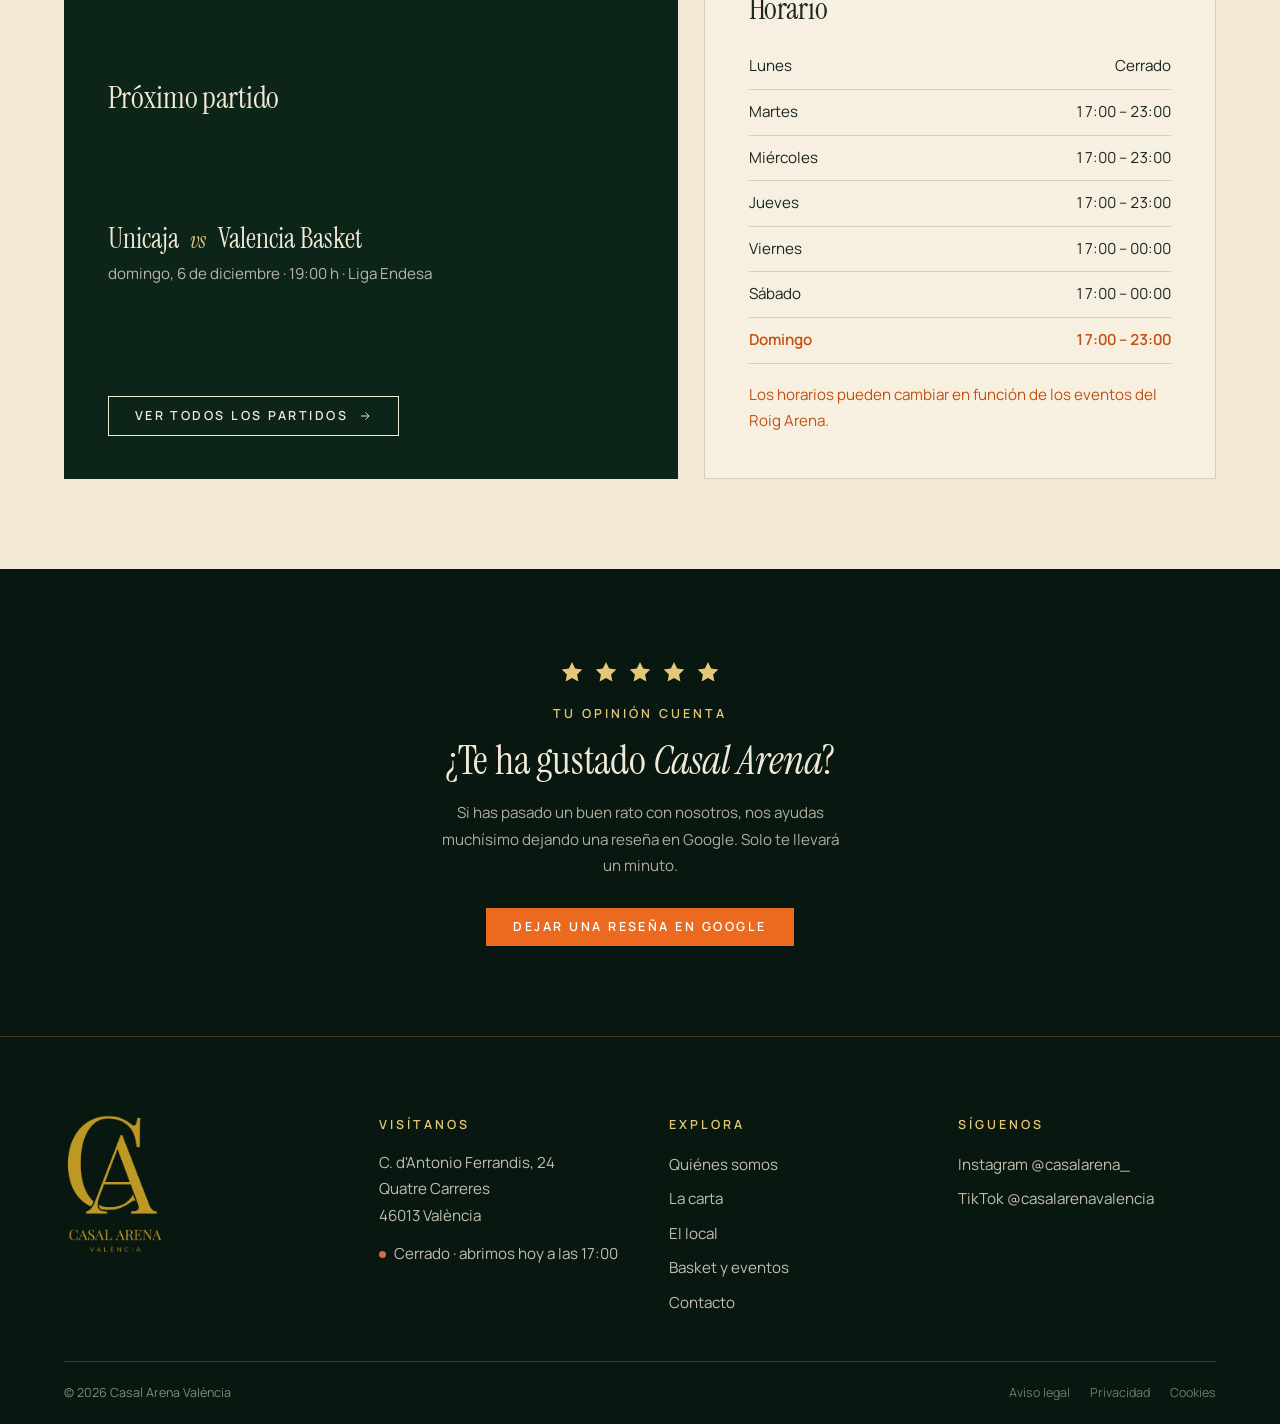
==== commit e11a7dac: "Aviso centrado de reservas al entrar (una vez por visita, se cierra fácil) Co-Authored-By: Claude So" ====
--- a/index.html
+++ b/index.html
@@ -238,6 +238,16 @@
     <div class="foot__end"><span>© <span data-year></span> Casal Arena València</span><span class="foot__legal"><a href="aviso-legal.html">Aviso legal</a><a href="privacidad.html">Privacidad</a><a href="cookies.html">Cookies</a></span></div>
   </div>
 </footer>
+<div class="rmodal" id="rModal" role="dialog" aria-modal="true" aria-labelledby="rTitle" hidden>
+  <div class="rmodal__card">
+    <button class="rmodal__x" id="rClose" type="button" aria-label="Cerrar">&times;</button>
+    <p class="reserva__eyebrow">Reservas</p>
+    <h2 class="display rmodal__title" id="rTitle">Reserva tu mesa</h2>
+    <p class="reserva__p">Escríbenos por Instagram y te guardamos sitio.</p>
+    <a class="reserva__btn" data-insta target="_blank" rel="noopener" href="#"><svg viewBox="0 0 24 24" aria-hidden="true"><rect x="3.5" y="3.5" width="17" height="17" rx="5"/><circle cx="12" cy="12" r="4"/><circle cx="17.2" cy="6.8" r=".6" fill="currentColor"/></svg><span>Reservar por Instagram</span></a>
+    <button class="rmodal__skip" id="rSkip" type="button">Ahora no</button>
+  </div>
+</div>
 <script src="data/carta.js"></script>
 <script src="data/partidos.js"></script>
 <script src="data/eventos.js"></script>
--- a/css/styles.css
+++ b/css/styles.css
@@ -521,3 +521,17 @@
 .reserva__btn svg { width: 22px; height: 22px; fill: none; stroke: currentColor; stroke-width: 1.7; }
 .reserva__btn:hover { background: var(--pine-950); color: #fff; transform: translateY(-2px); }
 @media (max-width: 560px) { .reserva__box { flex-direction: column; align-items: stretch; text-align: center; } .reserva__btn { justify-content: center; } }
+
+/* ---------- Aviso de reservas centrado ---------- */
+.rmodal { position: fixed; inset: 0; z-index: 120; display: grid; place-items: center; padding: 20px; background: rgba(8, 23, 15, .62); animation: rfade .4s ease both; }
+.rmodal__card { position: relative; width: min(440px, 100%); padding: clamp(30px, 6vw, 44px) clamp(24px, 5vw, 40px) 26px; text-align: center; display: flex; flex-direction: column; align-items: center; gap: 4px; background: linear-gradient(135deg, var(--orange), var(--orange-deep)); color: #fff; border-radius: 6px; box-shadow: 0 30px 80px rgba(0, 0, 0, .5); animation: rpop .5s cubic-bezier(.2, .7, .2, 1) both; }
+.rmodal__title { font-size: clamp(2.2rem, 7vw, 2.9rem); margin: 2px 0 6px; }
+.rmodal .reserva__btn { margin-top: 18px; }
+.rmodal__x { position: absolute; top: 8px; right: 10px; width: 44px; height: 44px; border: 0; background: none; color: #fff; font-size: 2rem; line-height: 1; cursor: pointer; opacity: .9; }
+.rmodal__x:hover { opacity: 1; }
+.rmodal__skip { margin-top: 12px; padding: 10px 14px; border: 0; background: none; color: #fff; font-size: .82rem; letter-spacing: .12em; text-transform: uppercase; text-decoration: underline; text-underline-offset: 4px; cursor: pointer; opacity: .9; }
+@keyframes rfade { from { opacity: 0; } }
+@keyframes rpop { from { opacity: 0; transform: translateY(16px) scale(.97); } }
+@media (prefers-reduced-motion: reduce) { .rmodal, .rmodal__card { animation: none; } }
+.reserva__btn { white-space: nowrap; }
+.rmodal .reserva__btn { padding: 16px 18px; letter-spacing: .1em; justify-content: center; width: 100%; }
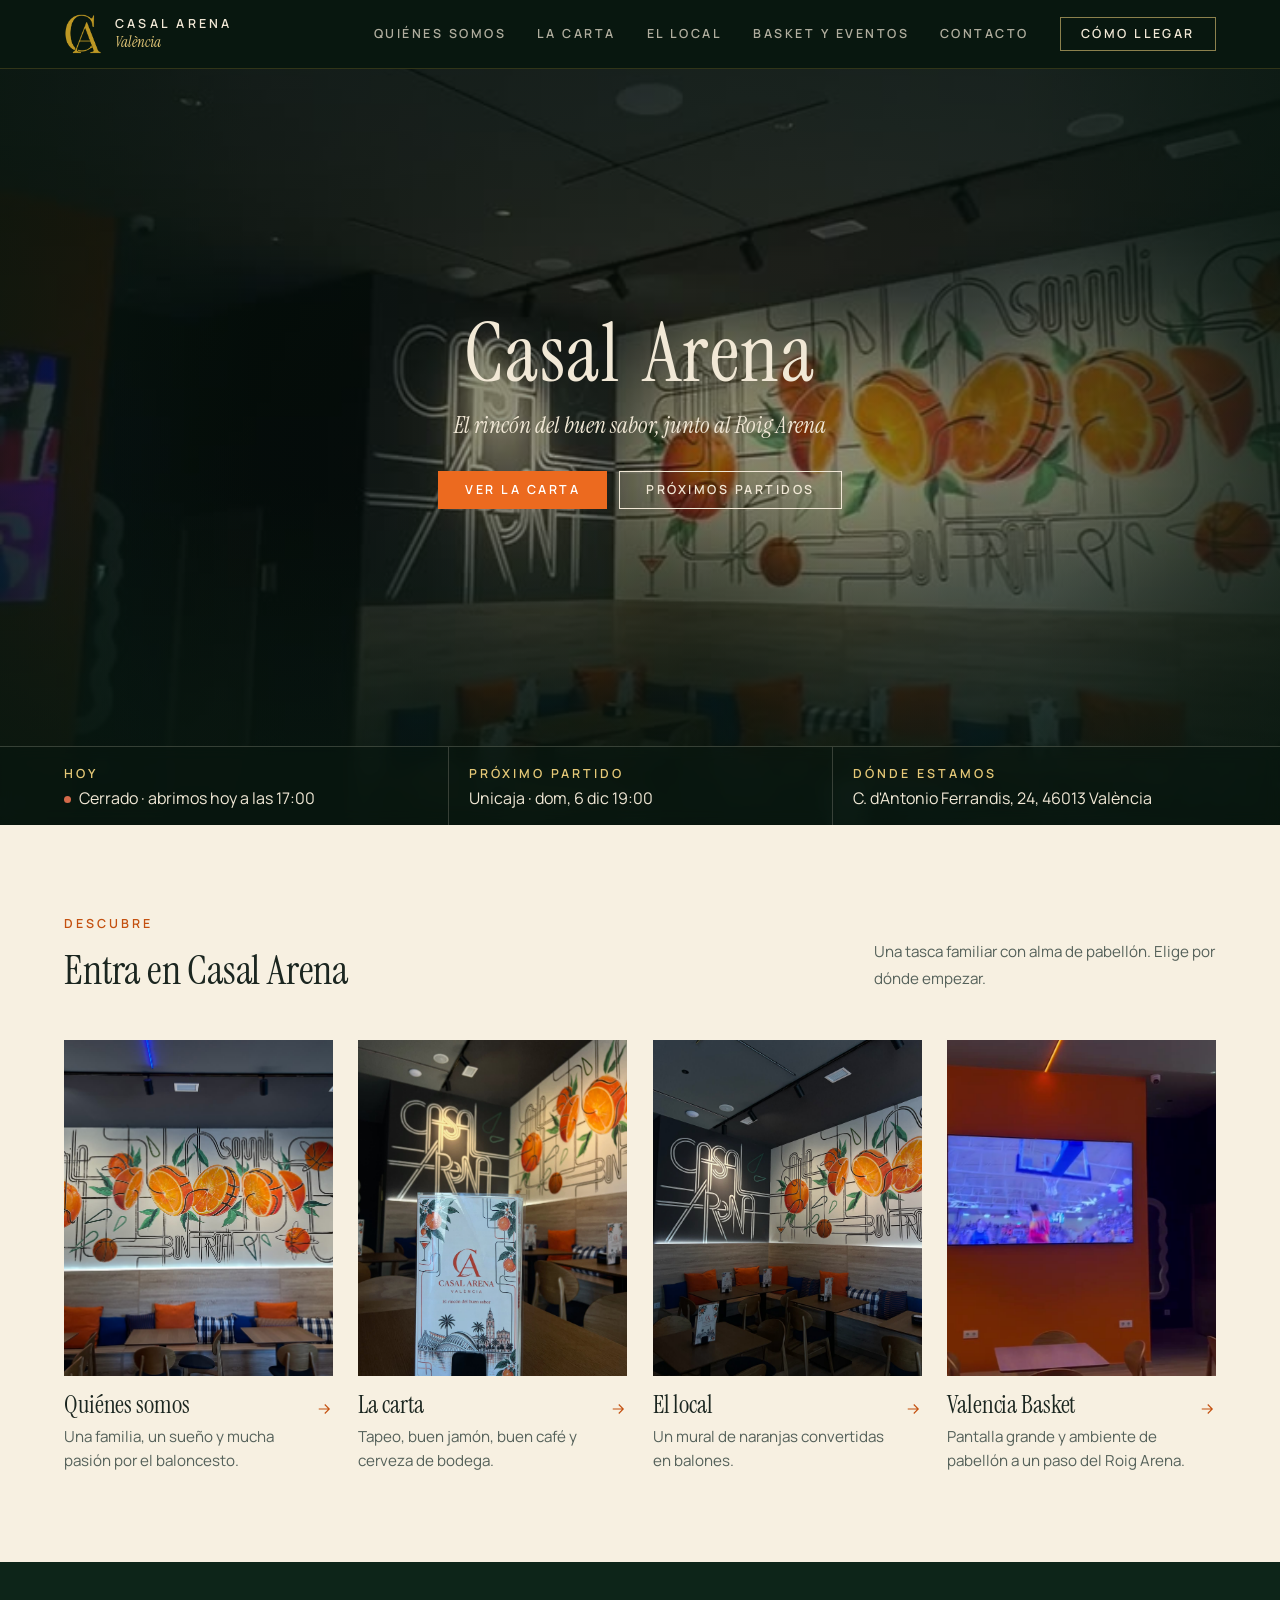
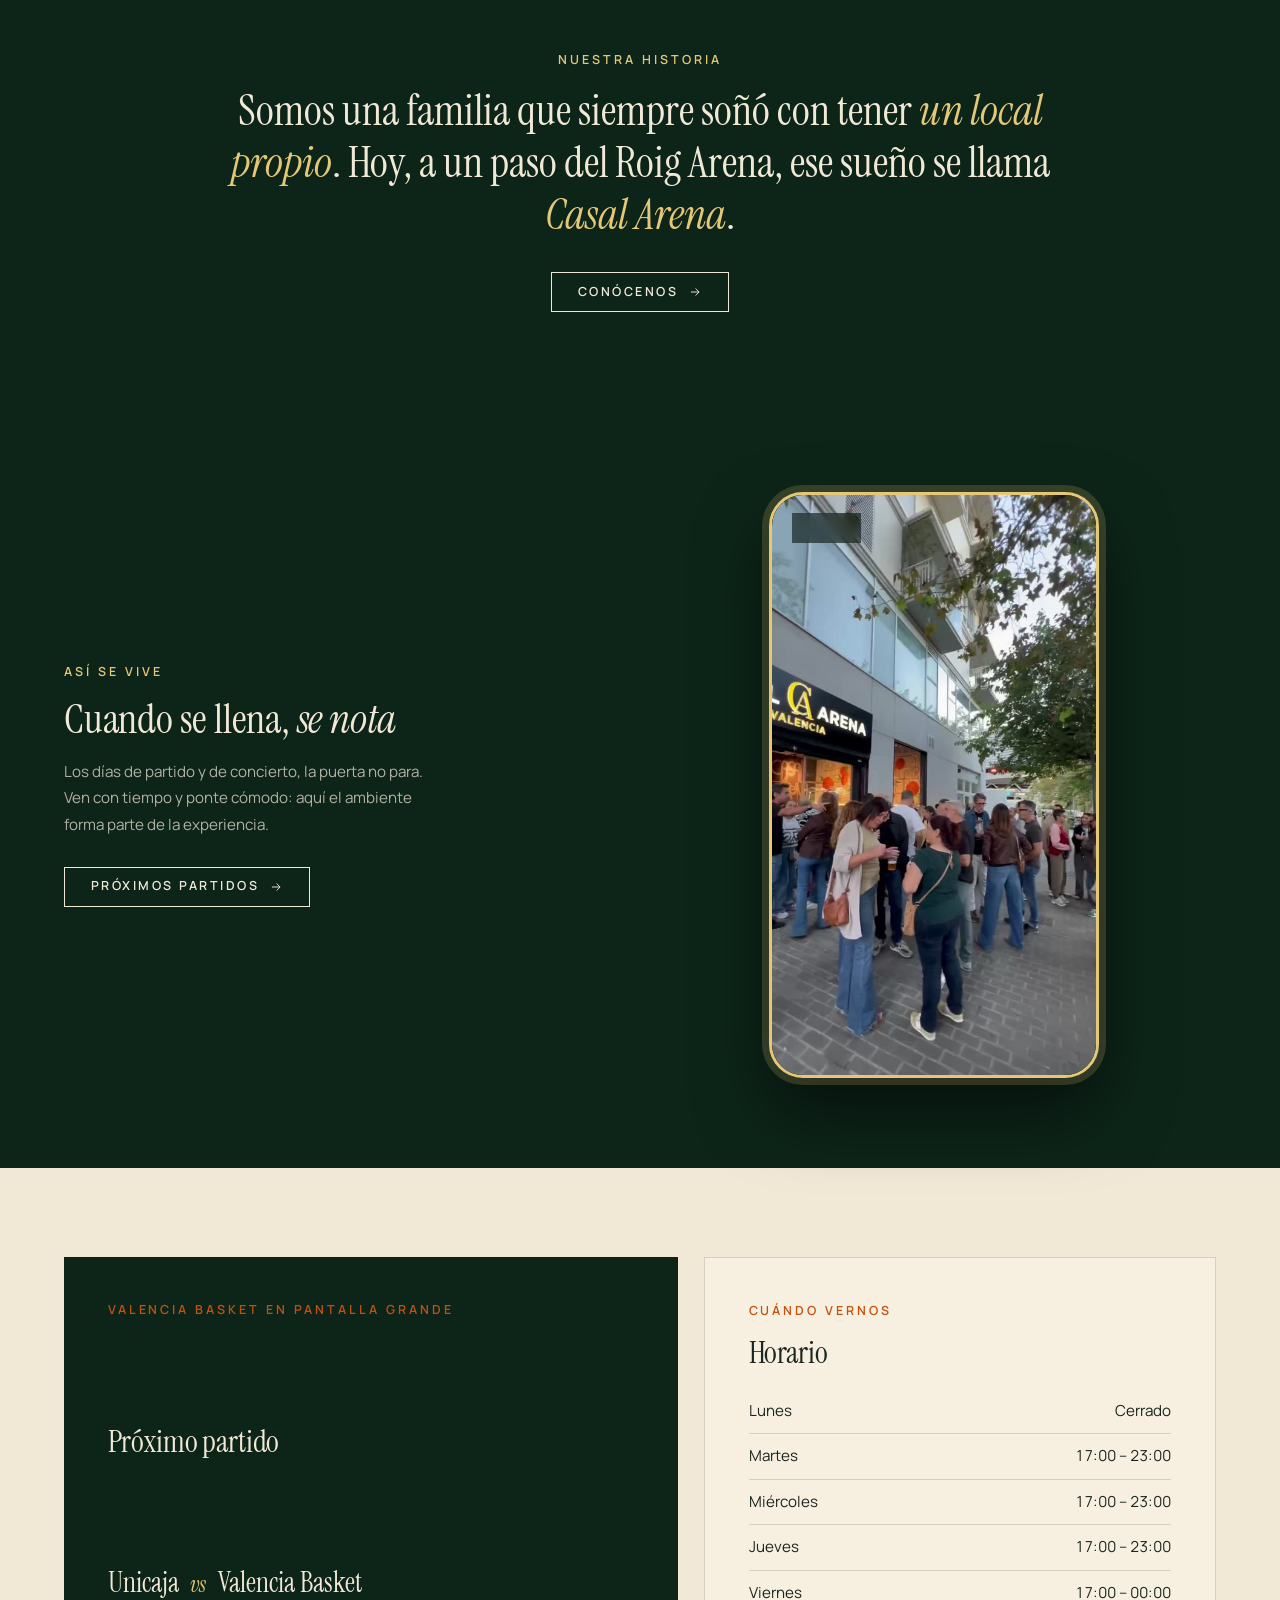
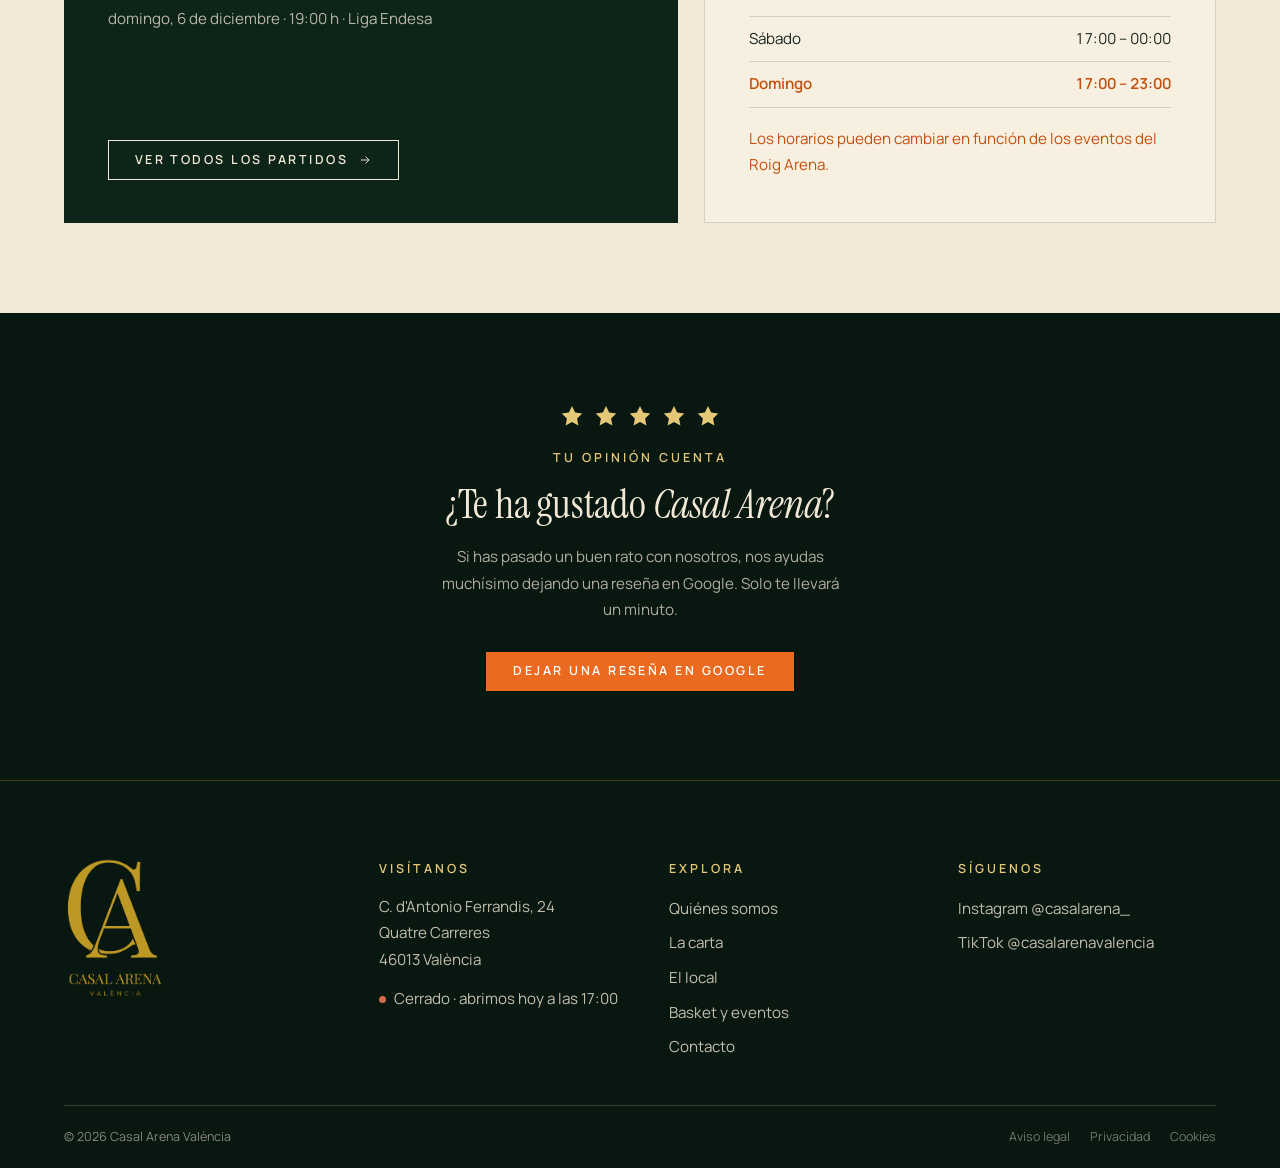
==== commit 1de1150a: "Inicio: quitar la franja de reservas fija, queda solo el aviso centrado Co-Authored-By: Claude Sonne" ====
--- a/index.html
+++ b/index.html
@@ -125,19 +125,6 @@
   </div>
 </section>
 
-<section class="reserva" id="reservas">
-  <div class="wrap">
-    <div class="reserva__box">
-      <div class="reserva__txt">
-        <p class="reserva__eyebrow">Reservas</p>
-        <h2 class="display reserva__title">Reserva tu mesa</h2>
-        <p class="reserva__p">Escríbenos por Instagram y te guardamos sitio.</p>
-      </div>
-      <a class="reserva__btn" data-insta target="_blank" rel="noopener" href="#"><svg viewBox="0 0 24 24" aria-hidden="true"><rect x="3.5" y="3.5" width="17" height="17" rx="5"/><circle cx="12" cy="12" r="4"/><circle cx="17.2" cy="6.8" r=".6" fill="currentColor"/></svg><span>Reservar por Instagram</span></a>
-    </div>
-  </div>
-</section>
-
 <section class="sec">
   <div class="wrap">
     <div class="sec-head reveal">
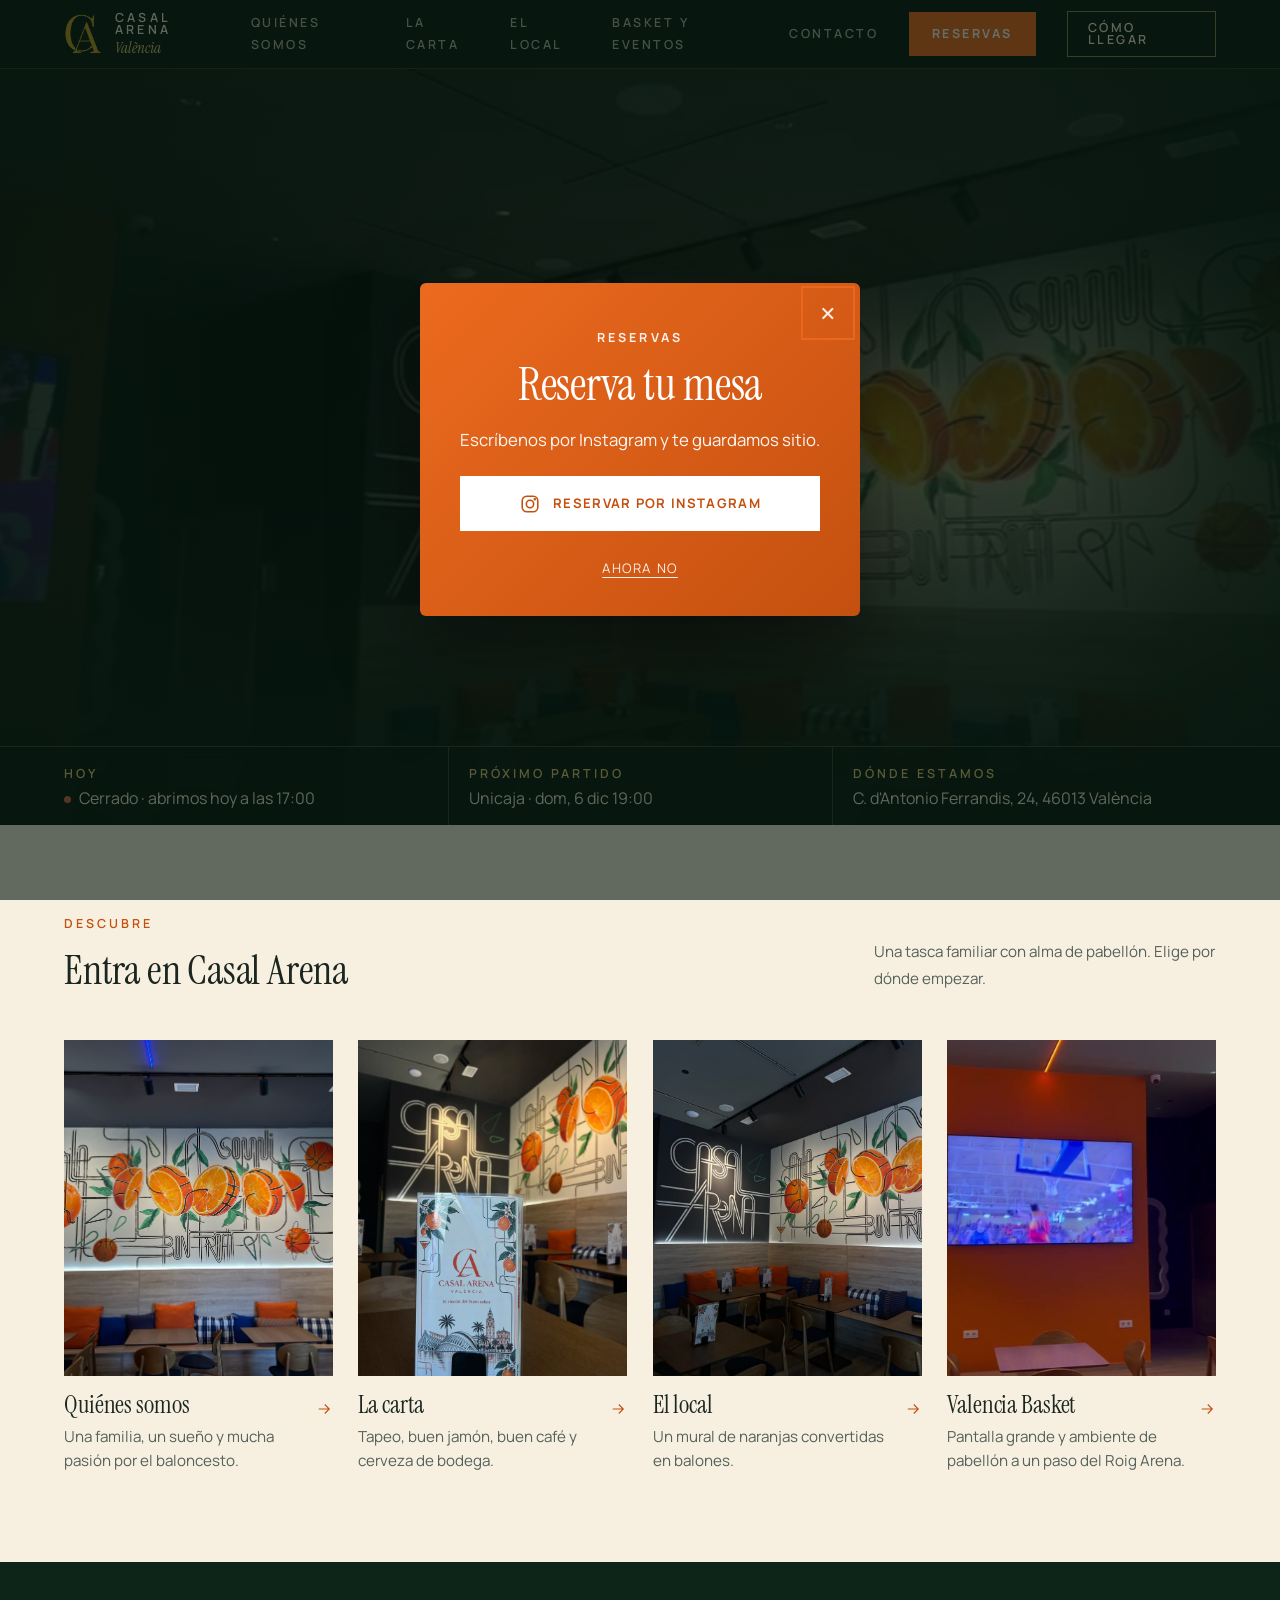
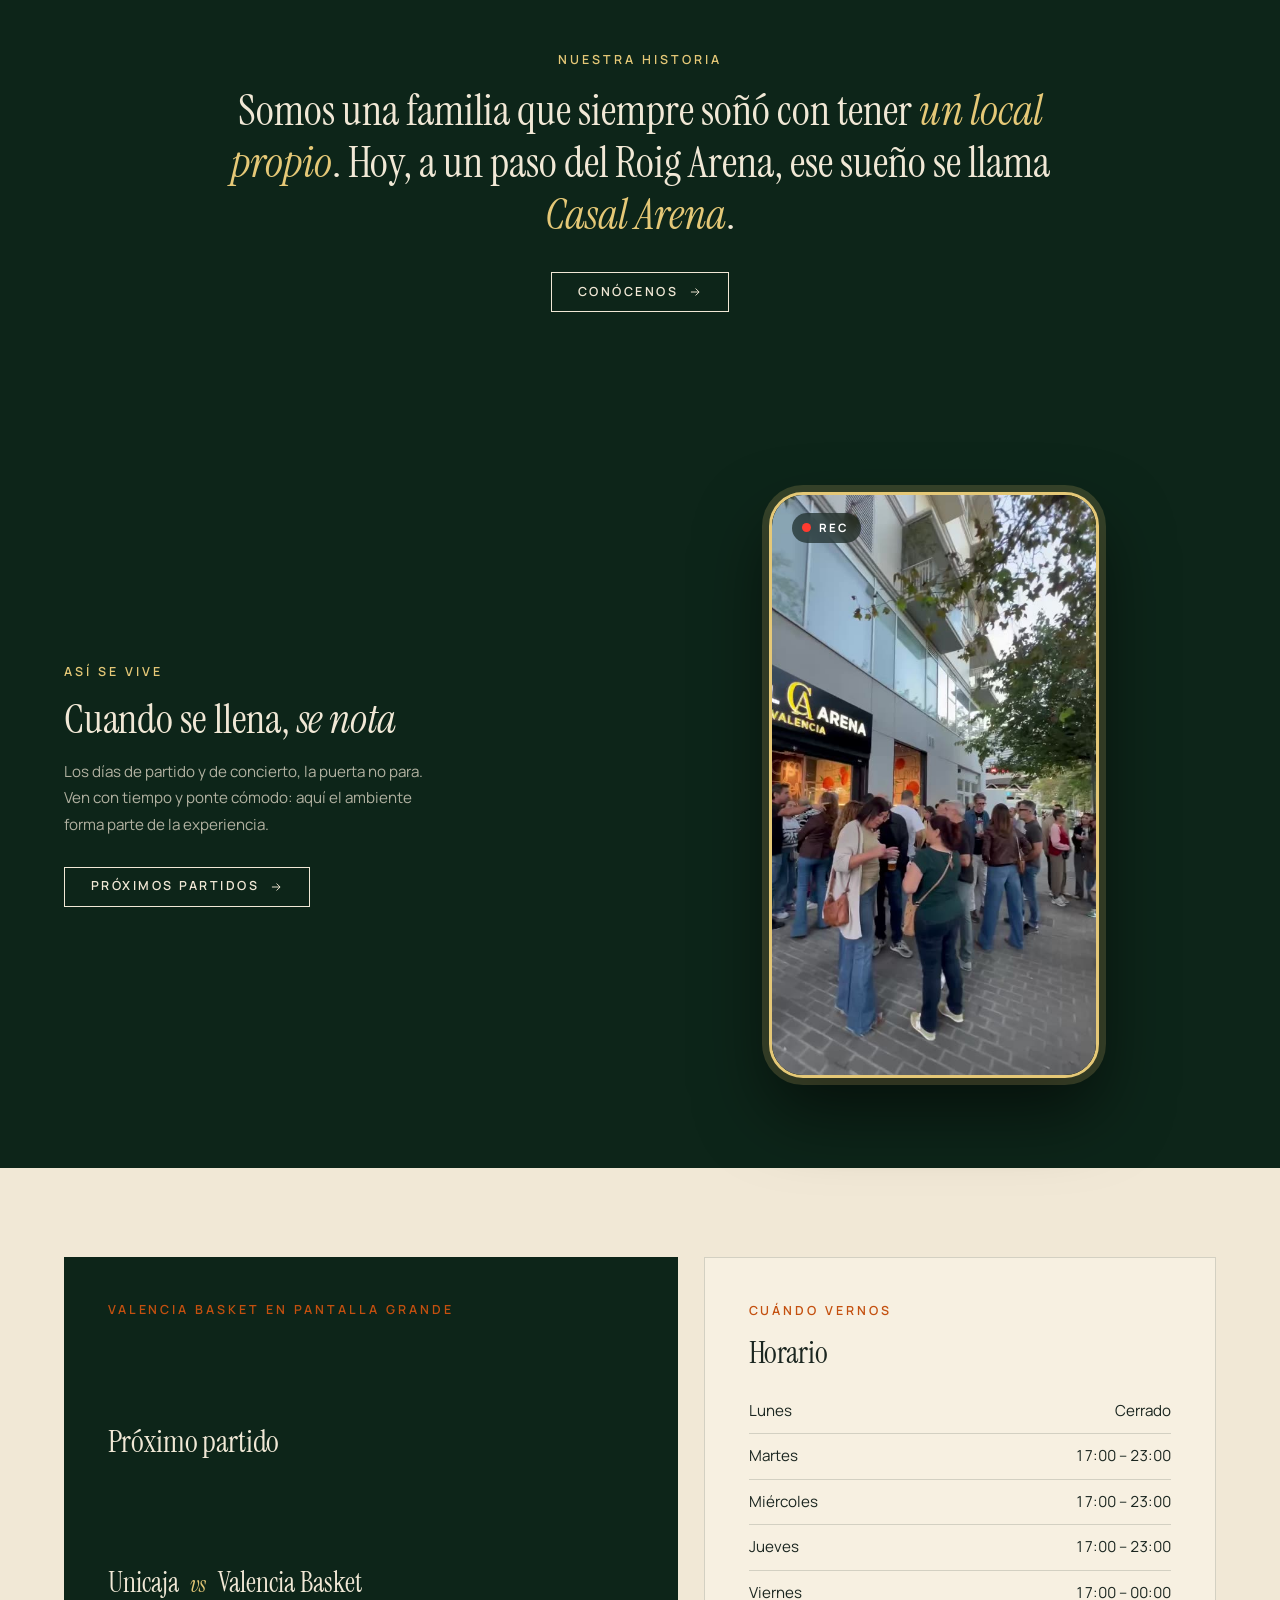
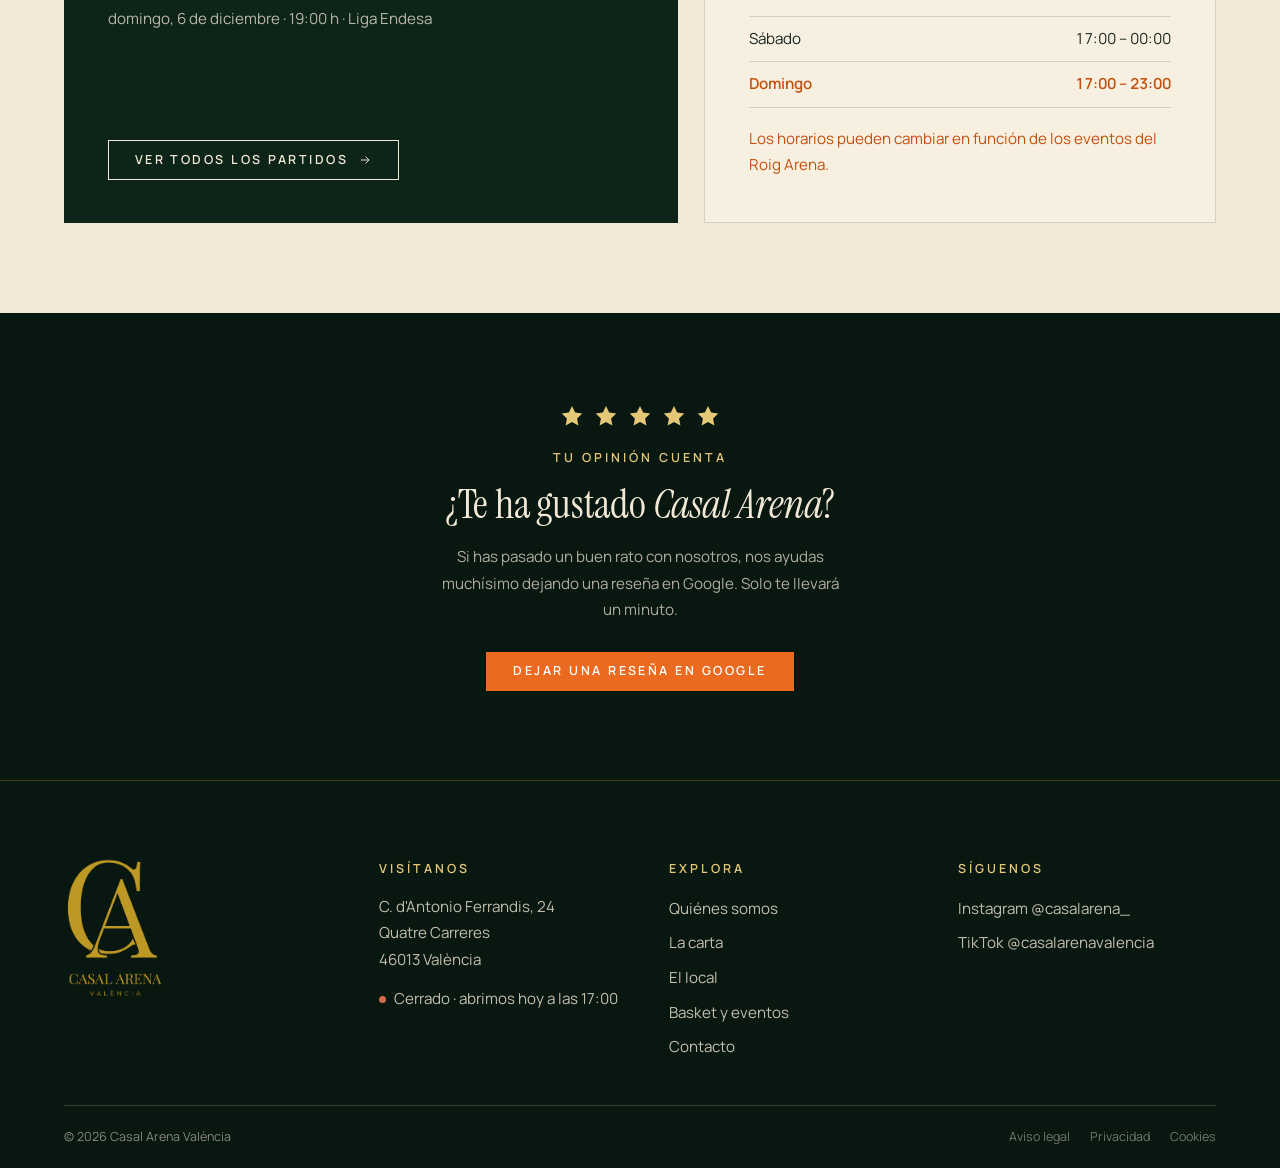
==== commit 5d85d45f: "Menú: botón Reservas fijo en todas las páginas, enlaza a Instagram Co-Authored-By: Claude Sonnet 5.5" ====
--- a/index.html
+++ b/index.html
@@ -92,6 +92,7 @@
       <a href="el-local.html">El local</a>
       <a href="valencia-basket.html">Basket y eventos</a>
       <a href="contacto.html">Contacto</a>
+      <a class="nav__reserva" data-insta target="_blank" rel="noopener" href="#">Reservas</a>
       <a class="btn btn--solid" data-directions href="#">Cómo llegar</a>
     </nav>
     <button class="menu-btn" id="menuBtn" aria-label="Abrir menú" aria-expanded="false" aria-controls="nav"><span></span><span></span></button>
--- a/css/styles.css
+++ b/css/styles.css
@@ -535,3 +535,9 @@
 @media (prefers-reduced-motion: reduce) { .rmodal, .rmodal__card { animation: none; } }
 .reserva__btn { white-space: nowrap; }
 .rmodal .reserva__btn { padding: 16px 18px; letter-spacing: .1em; justify-content: center; width: 100%; }
+
+/* ---------- "Reservas" fijo en el menú ---------- */
+.nav a.nav__reserva { padding: 10px 22px; background: var(--orange); color: #fff; border: 1px solid var(--orange); font-size: max(.78rem, 12px); font-weight: 700; letter-spacing: .2em; text-transform: uppercase; text-decoration: none; transition: background .3s, border-color .3s, transform .3s; }
+.nav a.nav__reserva::after { display: none; }
+.nav a.nav__reserva:hover { background: var(--orange-deep); border-color: var(--orange-deep); color: #fff; transform: translateY(-1px); }
+@media (max-width: 1080px) { .nav a.nav__reserva { font-size: 1rem; padding: 14px 40px; } }
